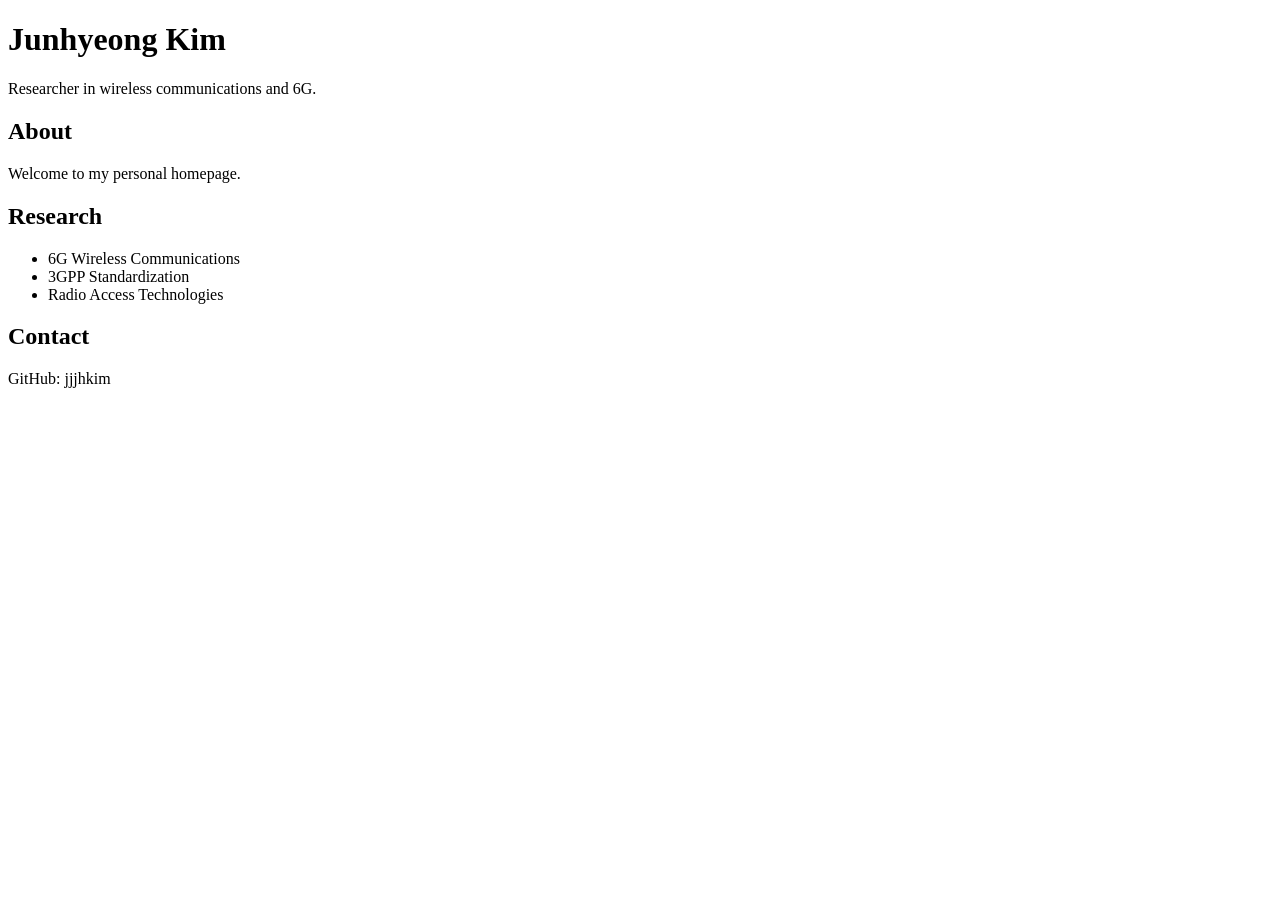
==== index.html @ 30430841 "Create index.html" ====
<!DOCTYPE html>
<html lang="en">
<head>
  <meta charset="UTF-8">
  <meta name="viewport" content="width=device-width, initial-scale=1.0">
  <title>Junhyeong Kim</title>
</head>

<body>
  <h1>Junhyeong Kim</h1>

  <p>
    Researcher in wireless communications and 6G.
  </p>

  <h2>About</h2>
  <p>
    Welcome to my personal homepage.
  </p>

  <h2>Research</h2>
  <ul>
    <li>6G Wireless Communications</li>
    <li>3GPP Standardization</li>
    <li>Radio Access Technologies</li>
  </ul>

  <h2>Contact</h2>
  <p>
    GitHub: jjjhkim
  </p>
</body>
</html>
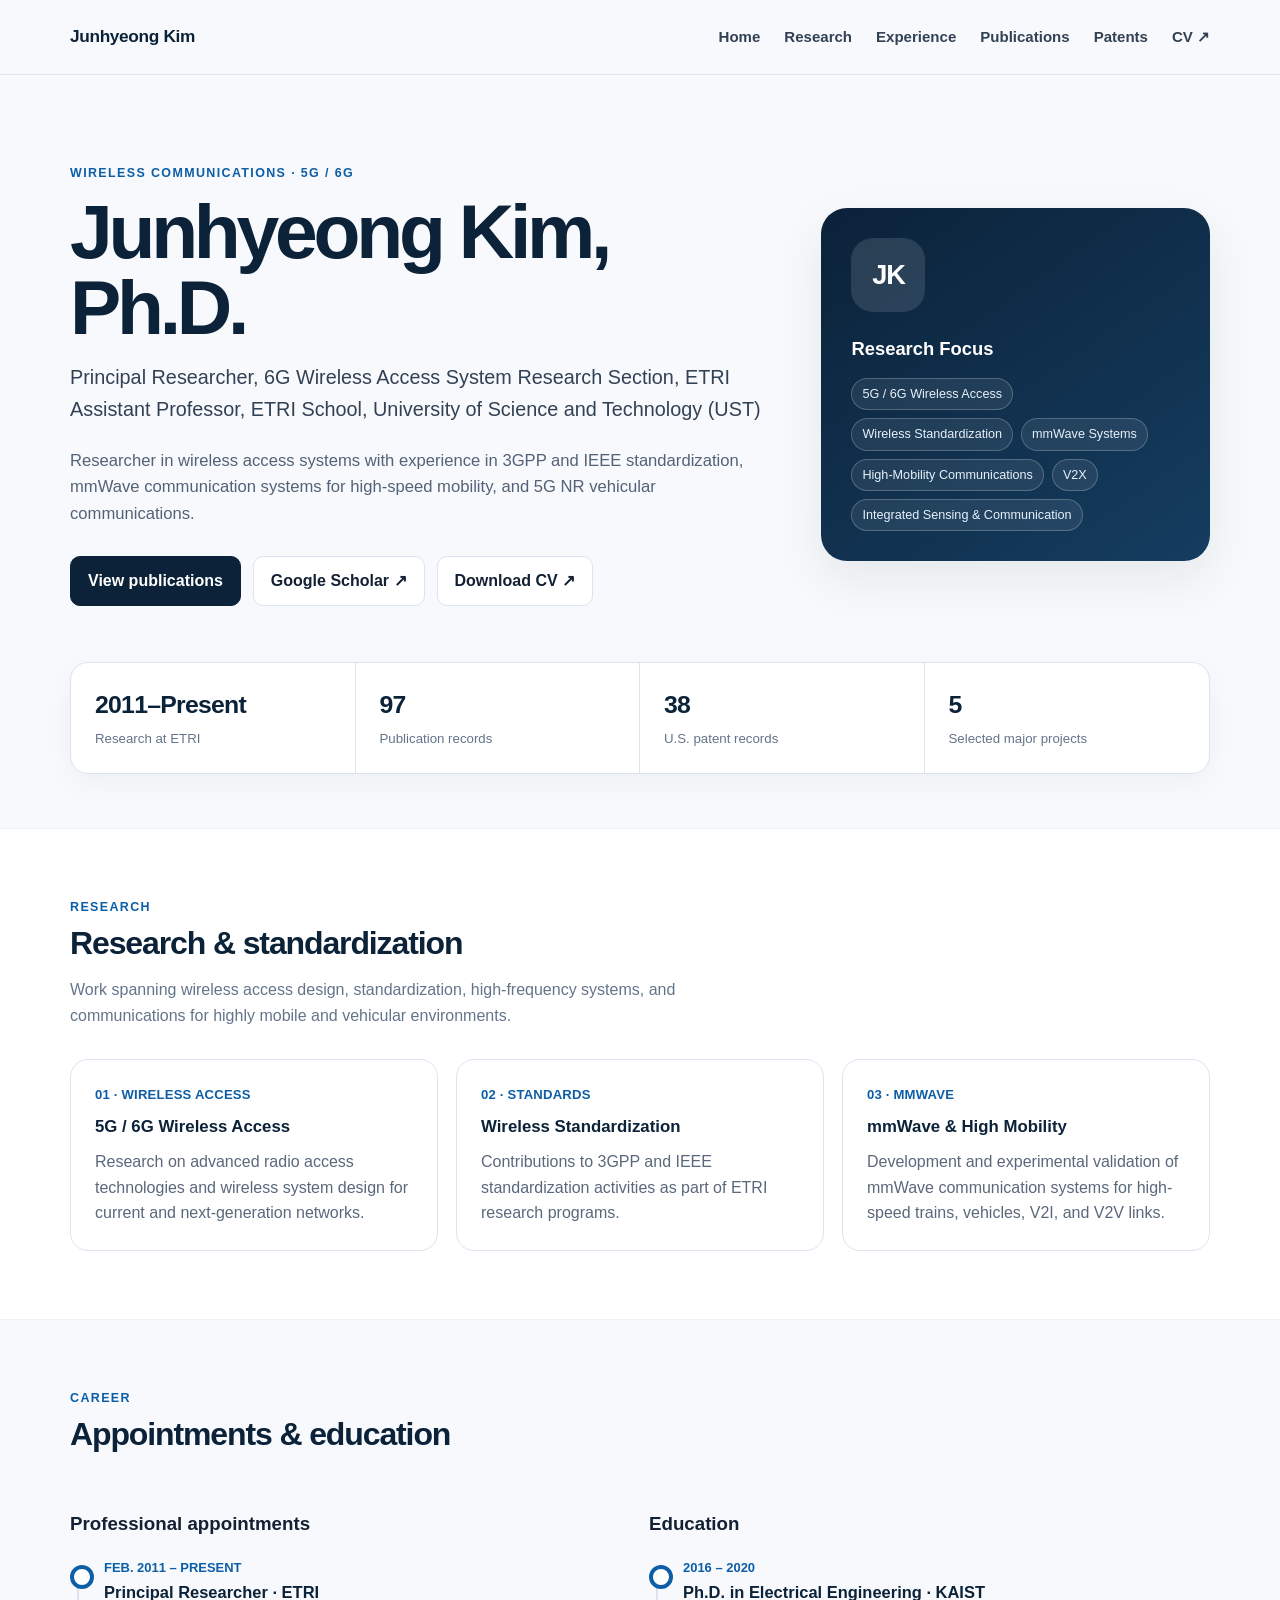
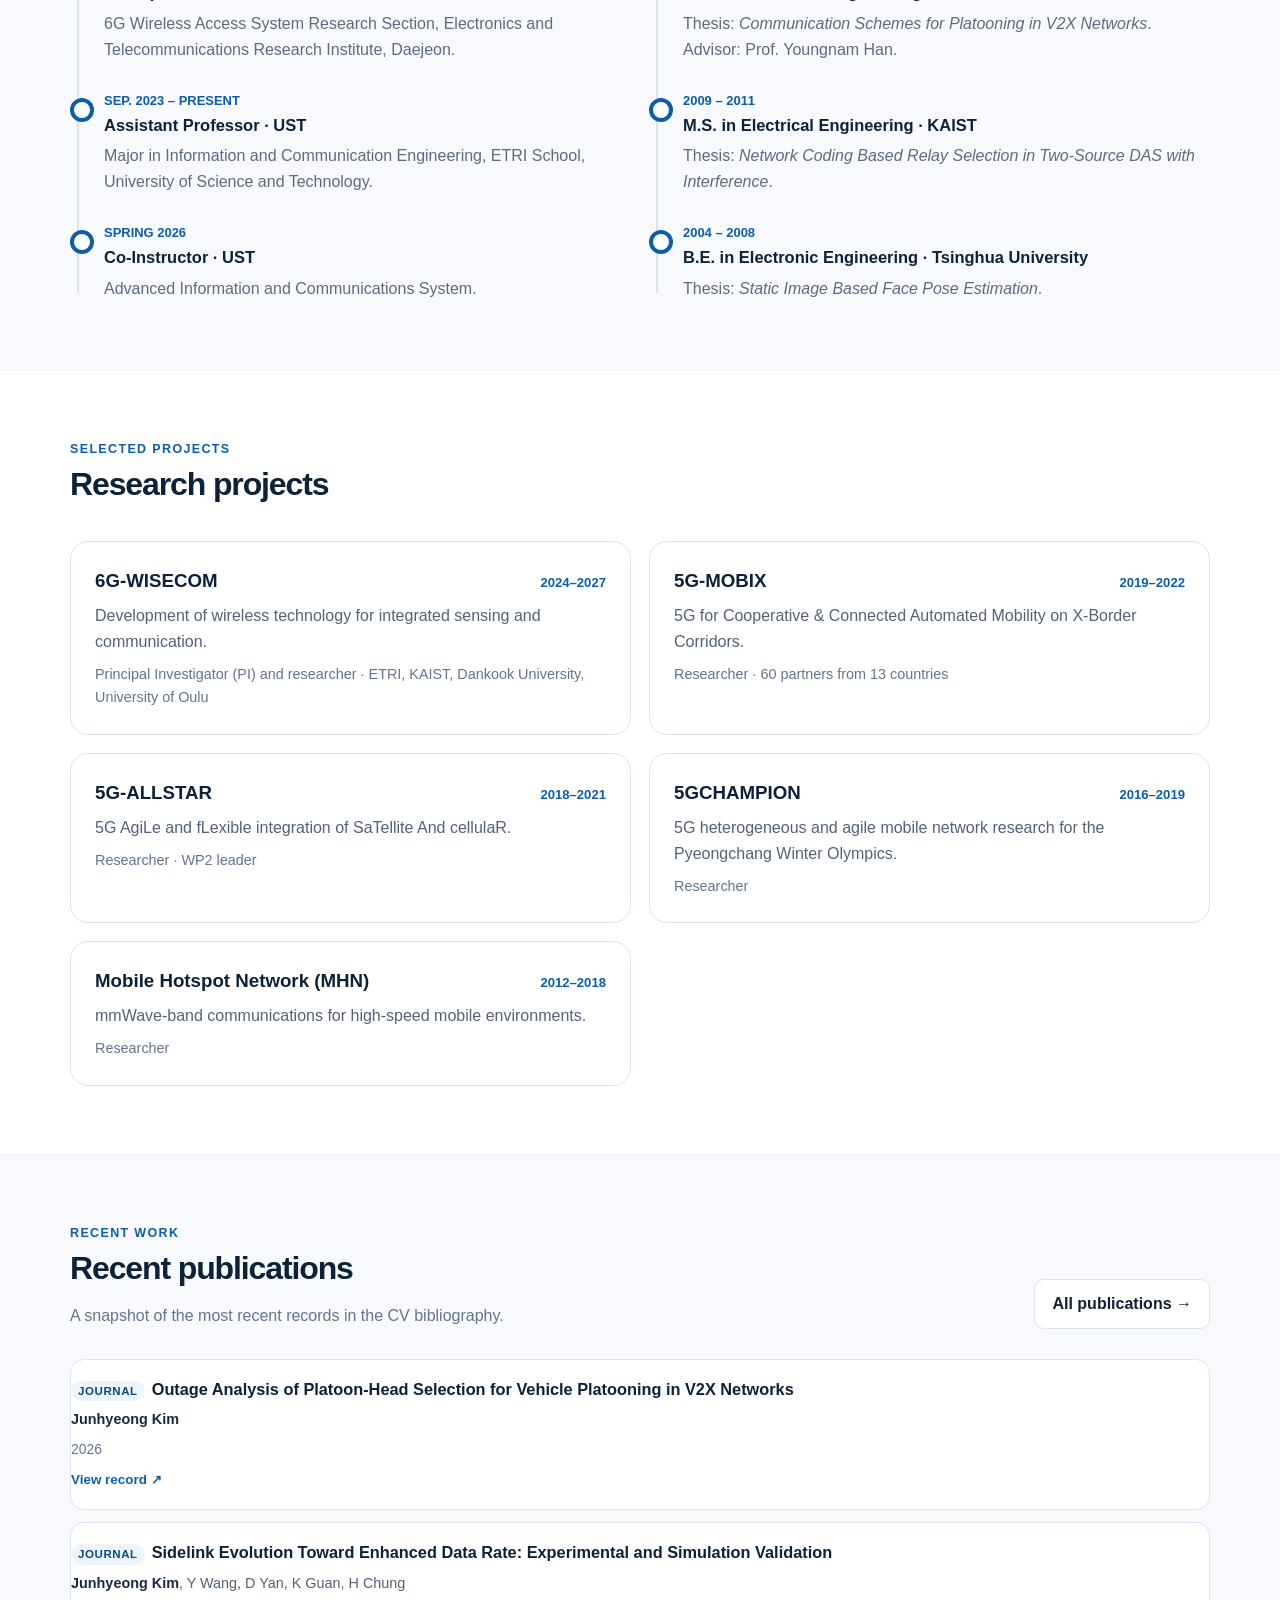
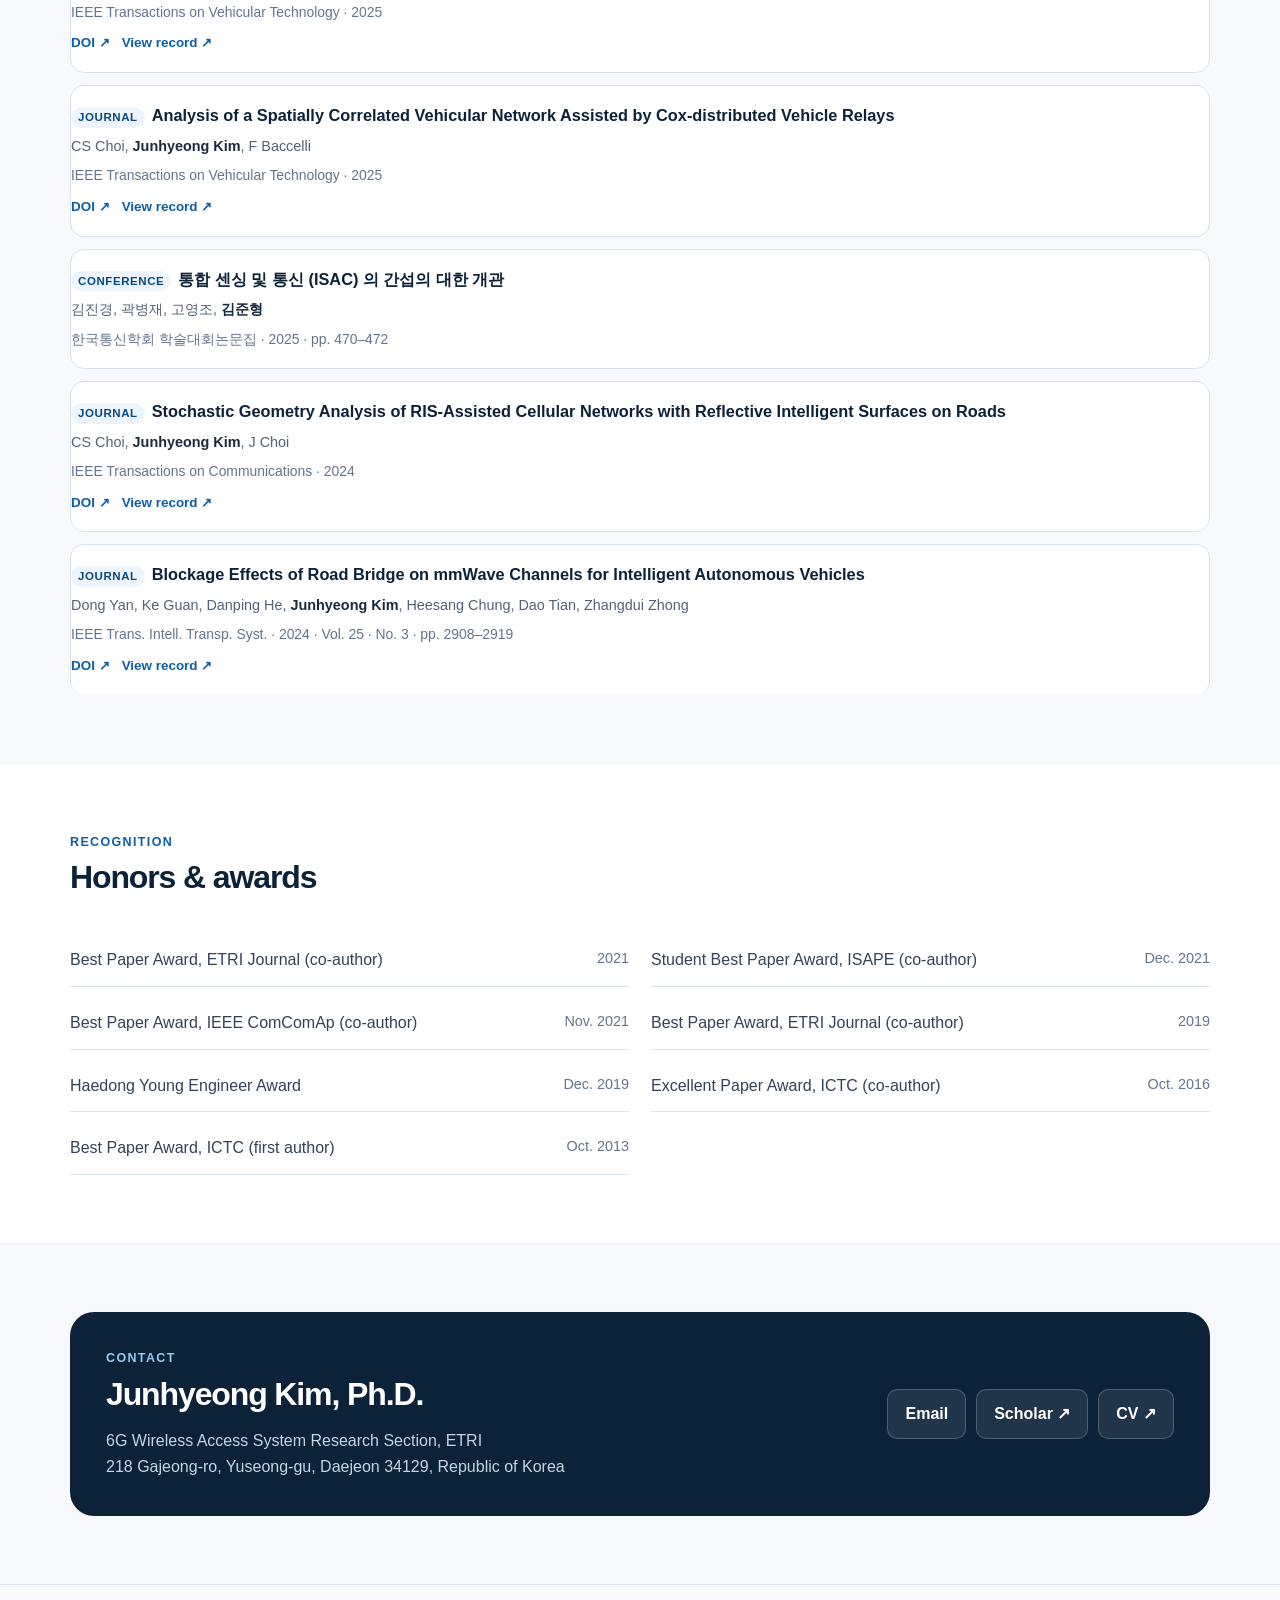
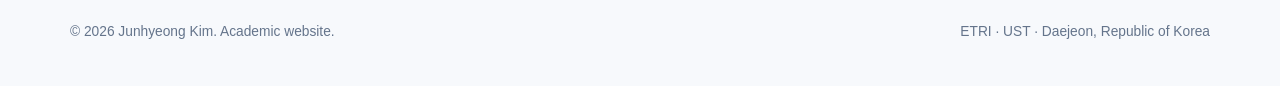
==== commit aca81139: "Add files via upload" ====
--- a/index.html
+++ b/index.html
@@ -1,33 +1,17 @@
-<!DOCTYPE html>
-<html lang="en">
-<head>
-  <meta charset="UTF-8">
-  <meta name="viewport" content="width=device-width, initial-scale=1.0">
-  <title>Junhyeong Kim</title>
-</head>
+<!doctype html><html lang="en"><head><meta charset="utf-8"><meta name="viewport" content="width=device-width,initial-scale=1"><meta name="theme-color" content="#0b2239"><link rel="stylesheet" href="assets/css/style.css"><title>Junhyeong Kim, Ph.D. | Wireless Communications Researcher</title><meta name="description" content="Junhyeong Kim is a Principal Researcher at ETRI and Assistant Professor at UST working on 5G/6G wireless access, standardization, mmWave, high-mobility communications, and V2X."></head><body><header class="site-header"><div class="container nav"><a class="brand" href="index.html">Junhyeong Kim</a><button class="nav-toggle" aria-label="Toggle navigation">☰</button><nav class="nav-links"><a href="index.html">Home</a><a href="index.html#research">Research</a><a href="index.html#experience">Experience</a><a href="publications.html">Publications</a><a href="patents.html">Patents</a><a href="cv/CV_Junhyeong_Kim.pdf" target="_blank">CV ↗</a></nav></div></header>
+<main>
+<section class="hero"><div class="container"><div class="hero-grid"><div><div class="eyebrow">Wireless Communications · 5G / 6G</div><h1>Junhyeong Kim,<br>Ph.D.</h1><p class="hero-subtitle">Principal Researcher, 6G Wireless Access System Research Section, ETRI<br>Assistant Professor, ETRI School, University of Science and Technology (UST)</p><p class="hero-copy">Researcher in wireless access systems with experience in 3GPP and IEEE standardization, mmWave communication systems for high-speed mobility, and 5G NR vehicular communications.</p><div class="button-row"><a class="btn primary" href="publications.html">View publications</a><a class="btn" href="https://scholar.google.com/citations?user=zPgjnxMAAAAJ&hl=ko" target="_blank" rel="noopener">Google Scholar ↗</a><a class="btn" href="cv/CV_Junhyeong_Kim.pdf" target="_blank">Download CV ↗</a></div></div><aside class="profile-panel"><div class="monogram">JK</div><h2>Research Focus</h2><div class="focus-list"><span>5G / 6G Wireless Access</span><span>Wireless Standardization</span><span>mmWave Systems</span><span>High-Mobility Communications</span><span>V2X</span><span>Integrated Sensing & Communication</span></div></aside></div>
+<div class="stats"><div class="stat"><strong>2011–Present</strong><span>Research at ETRI</span></div><div class="stat"><strong>97</strong><span>Publication records</span></div><div class="stat"><strong>38</strong><span>U.S. patent records</span></div><div class="stat"><strong>5</strong><span>Selected major projects</span></div></div></div></section>
 
-<body>
-  <h1>Junhyeong Kim</h1>
+<section class="section alt" id="research"><div class="container"><div class="section-head"><div><div class="eyebrow">Research</div><h2>Research & standardization</h2><p class="section-intro">Work spanning wireless access design, standardization, high-frequency systems, and communications for highly mobile and vehicular environments.</p></div></div><div class="grid-3"><div class="card"><div class="meta">01 · WIRELESS ACCESS</div><h3>5G / 6G Wireless Access</h3><p>Research on advanced radio access technologies and wireless system design for current and next-generation networks.</p></div><div class="card"><div class="meta">02 · STANDARDS</div><h3>Wireless Standardization</h3><p>Contributions to 3GPP and IEEE standardization activities as part of ETRI research programs.</p></div><div class="card"><div class="meta">03 · MMWAVE</div><h3>mmWave & High Mobility</h3><p>Development and experimental validation of mmWave communication systems for high-speed trains, vehicles, V2I, and V2V links.</p></div></div></div></section>
 
-  <p>
-    Researcher in wireless communications and 6G.
-  </p>
+<section class="section" id="experience"><div class="container"><div class="section-head"><div><div class="eyebrow">Career</div><h2>Appointments & education</h2></div></div><div class="grid-2"><div><h3>Professional appointments</h3><div class="timeline"><div class="timeline-item"><div class="when">FEB. 2011 – PRESENT</div><h3>Principal Researcher · ETRI</h3><p>6G Wireless Access System Research Section, Electronics and Telecommunications Research Institute, Daejeon.</p></div><div class="timeline-item"><div class="when">SEP. 2023 – PRESENT</div><h3>Assistant Professor · UST</h3><p>Major in Information and Communication Engineering, ETRI School, University of Science and Technology.</p></div><div class="timeline-item"><div class="when">SPRING 2026</div><h3>Co-Instructor · UST</h3><p>Advanced Information and Communications System.</p></div></div></div><div><h3>Education</h3><div class="timeline"><div class="timeline-item"><div class="when">2016 – 2020</div><h3>Ph.D. in Electrical Engineering · KAIST</h3><p>Thesis: <em>Communication Schemes for Platooning in V2X Networks</em>. Advisor: Prof. Youngnam Han.</p></div><div class="timeline-item"><div class="when">2009 – 2011</div><h3>M.S. in Electrical Engineering · KAIST</h3><p>Thesis: <em>Network Coding Based Relay Selection in Two-Source DAS with Interference</em>.</p></div><div class="timeline-item"><div class="when">2004 – 2008</div><h3>B.E. in Electronic Engineering · Tsinghua University</h3><p>Thesis: <em>Static Image Based Face Pose Estimation</em>.</p></div></div></div></div></div></section>
 
-  <h2>About</h2>
-  <p>
-    Welcome to my personal homepage.
-  </p>
+<section class="section alt" id="projects"><div class="container"><div class="section-head"><div><div class="eyebrow">Selected Projects</div><h2>Research projects</h2></div></div><div class="projects"><article class="project"><div class="project-top"><h3>6G-WISECOM</h3><span class="years">2024–2027</span></div><div class="desc">Development of wireless technology for integrated sensing and communication.</div><div class="role">Principal Investigator (PI) and researcher · ETRI, KAIST, Dankook University, University of Oulu</div></article><article class="project"><div class="project-top"><h3>5G-MOBIX</h3><span class="years">2019–2022</span></div><div class="desc">5G for Cooperative & Connected Automated Mobility on X-Border Corridors.</div><div class="role">Researcher · 60 partners from 13 countries</div></article><article class="project"><div class="project-top"><h3>5G-ALLSTAR</h3><span class="years">2018–2021</span></div><div class="desc">5G AgiLe and fLexible integration of SaTellite And cellulaR.</div><div class="role">Researcher · WP2 leader</div></article><article class="project"><div class="project-top"><h3>5GCHAMPION</h3><span class="years">2016–2019</span></div><div class="desc">5G heterogeneous and agile mobile network research for the Pyeongchang Winter Olympics.</div><div class="role">Researcher</div></article><article class="project"><div class="project-top"><h3>Mobile Hotspot Network (MHN)</h3><span class="years">2012–2018</span></div><div class="desc">mmWave-band communications for high-speed mobile environments.</div><div class="role">Researcher</div></article></div></div></section>
 
-  <h2>Research</h2>
-  <ul>
-    <li>6G Wireless Communications</li>
-    <li>3GPP Standardization</li>
-    <li>Radio Access Technologies</li>
-  </ul>
+<section class="section"><div class="container"><div class="section-head"><div><div class="eyebrow">Recent Work</div><h2>Recent publications</h2><p class="section-intro">A snapshot of the most recent records in the CV bibliography.</p></div><a class="btn" href="publications.html">All publications →</a></div><div class="pub-preview" id="recent-publications"></div></div></section>
 
-  <h2>Contact</h2>
-  <p>
-    GitHub: jjjhkim
-  </p>
-</body>
-</html>
+<section class="section alt"><div class="container"><div class="section-head"><div><div class="eyebrow">Recognition</div><h2>Honors & awards</h2></div></div><div class="awards"><div class="award"><span>Best Paper Award, ETRI Journal (co-author)</span><time>2021</time></div><div class="award"><span>Student Best Paper Award, ISAPE (co-author)</span><time>Dec. 2021</time></div><div class="award"><span>Best Paper Award, IEEE ComComAp (co-author)</span><time>Nov. 2021</time></div><div class="award"><span>Best Paper Award, ETRI Journal (co-author)</span><time>2019</time></div><div class="award"><span>Haedong Young Engineer Award</span><time>Dec. 2019</time></div><div class="award"><span>Excellent Paper Award, ICTC (co-author)</span><time>Oct. 2016</time></div><div class="award"><span>Best Paper Award, ICTC (first author)</span><time>Oct. 2013</time></div></div></div></section>
+
+<section class="section" id="contact"><div class="container"><div class="contact-card"><div><div class="eyebrow" style="color:#9ac9f0">Contact</div><h2>Junhyeong Kim, Ph.D.</h2><p>6G Wireless Access System Research Section, ETRI<br>218 Gajeong-ro, Yuseong-gu, Daejeon 34129, Republic of Korea</p></div><div class="contact-links"><a class="btn" href="mailto:jhkim41jf@etri.re.kr">Email</a><a class="btn" href="https://scholar.google.com/citations?user=zPgjnxMAAAAJ&hl=ko" target="_blank" rel="noopener">Scholar ↗</a><a class="btn" href="cv/CV_Junhyeong_Kim.pdf" target="_blank">CV ↗</a></div></div></div></section>
+</main><footer class="site-footer"><div class="container footer-grid"><div>© 2026 Junhyeong Kim. Academic website.</div><div>ETRI · UST · Daejeon, Republic of Korea</div></div></footer><script src="assets/js/data.js"></script><script src="assets/js/main.js"></script><script src="assets/js/preview.js"></script></body></html>
--- a/assets/css/style.css
+++ b/assets/css/style.css
@@ -0,0 +1,149 @@
+
+:root {
+  --bg: #f7f9fc;
+  --surface: #ffffff;
+  --surface-soft: #eef4fb;
+  --text: #142033;
+  --muted: #64748b;
+  --border: #dbe4ee;
+  --accent: #0d5ea6;
+  --accent-dark: #084a84;
+  --navy: #0b2239;
+  --shadow: 0 18px 50px rgba(20,32,51,.08);
+  --radius: 18px;
+  --max: 1140px;
+}
+* { box-sizing: border-box; }
+html { scroll-behavior: smooth; }
+body {
+  margin: 0;
+  font-family: Inter, ui-sans-serif, -apple-system, BlinkMacSystemFont, "Segoe UI", Roboto, "Noto Sans KR", Arial, sans-serif;
+  color: var(--text);
+  background: var(--bg);
+  line-height: 1.62;
+  -webkit-font-smoothing: antialiased;
+}
+a { color: var(--accent); text-decoration: none; }
+a:hover { color: var(--accent-dark); }
+.container { width: min(var(--max), calc(100% - 40px)); margin: 0 auto; }
+.site-header {
+  position: sticky; top: 0; z-index: 50;
+  background: rgba(247,249,252,.91); backdrop-filter: blur(14px);
+  border-bottom: 1px solid rgba(219,228,238,.9);
+}
+.nav { min-height: 74px; display: flex; align-items: center; justify-content: space-between; gap: 24px; }
+.brand { font-weight: 800; color: var(--navy); letter-spacing: -.02em; font-size: 1.08rem; white-space: nowrap; }
+.nav-links { display: flex; align-items: center; gap: 24px; font-size: .94rem; font-weight: 650; }
+.nav-links a { color: #334155; }
+.nav-links a:hover, .nav-links a.active { color: var(--accent); }
+.nav-toggle { display:none; border:0; background:transparent; font-size:1.55rem; color:var(--navy); cursor:pointer; }
+.hero { padding: 88px 0 54px; }
+.hero-grid { display:grid; grid-template-columns: 1.35fr .75fr; gap: 52px; align-items:center; }
+.eyebrow { color: var(--accent); font-weight: 800; letter-spacing: .11em; text-transform: uppercase; font-size: .78rem; }
+h1 { margin: 10px 0 16px; font-size: clamp(2.7rem, 6vw, 5.1rem); line-height: .99; letter-spacing: -.055em; color: var(--navy); }
+.hero-subtitle { font-size: 1.24rem; color: #334155; margin: 0 0 22px; max-width: 760px; }
+.hero-copy { font-size: 1.04rem; color: #536276; max-width: 760px; margin-bottom: 28px; }
+.button-row { display:flex; flex-wrap:wrap; gap:12px; }
+.btn { display:inline-flex; align-items:center; justify-content:center; gap:8px; padding: 11px 17px; border-radius: 10px; font-weight: 750; border: 1px solid var(--border); background: var(--surface); color: var(--text); }
+.btn.primary { background: var(--navy); color:white; border-color:var(--navy); }
+.btn.primary:hover { background:#123654; color:white; }
+.btn:hover { border-color:#aebed0; }
+.profile-panel { background: linear-gradient(145deg,#0b2239,#153d60); color:white; border-radius: 26px; padding: 30px; box-shadow: var(--shadow); }
+.monogram { width:74px; height:74px; display:grid; place-items:center; border-radius:22px; background:rgba(255,255,255,.12); font-size:1.7rem; font-weight:850; margin-bottom:22px; letter-spacing:-.04em; }
+.profile-panel h2 { color:white; margin:0 0 10px; font-size:1.15rem; }
+.focus-list { display:flex; flex-wrap:wrap; gap:8px; margin-top:14px; }
+.focus-list span { border:1px solid rgba(255,255,255,.22); background:rgba(255,255,255,.08); border-radius:999px; padding:5px 10px; font-size:.79rem; color:#e7f1fb; }
+.stats { margin-top: 56px; display:grid; grid-template-columns:repeat(4,1fr); background:var(--surface); border:1px solid var(--border); border-radius:var(--radius); box-shadow:0 10px 30px rgba(20,32,51,.04); overflow:hidden; }
+.stat { padding:22px 24px; border-right:1px solid var(--border); }
+.stat:last-child { border-right:0; }
+.stat strong { display:block; color:var(--navy); font-size:1.55rem; letter-spacing:-.03em; }
+.stat span { color:var(--muted); font-size:.83rem; }
+.section { padding: 68px 0; }
+.section.alt { background:#fff; border-top:1px solid #edf2f7; border-bottom:1px solid #edf2f7; }
+.section-head { display:flex; align-items:flex-end; justify-content:space-between; gap:20px; margin-bottom:30px; }
+.section h2, .page-hero h1 { color:var(--navy); }
+.section h2 { font-size:2rem; letter-spacing:-.035em; margin:0; }
+.section-intro { color:var(--muted); max-width:700px; margin:8px 0 0; }
+.grid-2 { display:grid; grid-template-columns:repeat(2,1fr); gap:18px; }
+.grid-3 { display:grid; grid-template-columns:repeat(3,1fr); gap:18px; }
+.card { background:var(--surface); border:1px solid var(--border); border-radius:var(--radius); padding:24px; }
+.card h3 { margin:0 0 8px; color:var(--navy); font-size:1.05rem; }
+.card p { margin:0; color:#5a687b; }
+.card .meta { color:var(--accent); font-size:.82rem; font-weight:800; margin-bottom:8px; letter-spacing:.015em; }
+.timeline { position:relative; margin-top:10px; }
+.timeline::before { content:""; position:absolute; left:7px; top:9px; bottom:9px; width:2px; background:var(--border); }
+.timeline-item { position:relative; padding-left:34px; margin:0 0 28px; }
+.timeline-item:last-child { margin-bottom:0; }
+.timeline-item::before { content:""; position:absolute; left:0; top:7px; width:16px; height:16px; background:var(--surface); border:4px solid var(--accent); border-radius:50%; }
+.timeline-item h3 { margin:0 0 3px; color:var(--navy); font-size:1.03rem; }
+.timeline-item .when { color:var(--accent); font-weight:800; font-size:.81rem; }
+.timeline-item p { margin:5px 0 0; color:#5d6b7e; }
+.projects { display:grid; grid-template-columns:repeat(2,1fr); gap:18px; }
+.project { padding:24px; background:var(--surface); border:1px solid var(--border); border-radius:var(--radius); }
+.project-top { display:flex; justify-content:space-between; gap:20px; align-items:baseline; }
+.project h3 { margin:0; color:var(--navy); }
+.project .years { color:var(--accent); font-size:.82rem; font-weight:800; white-space:nowrap; }
+.project .desc { color:#536276; margin:7px 0 8px; }
+.project .role { color:var(--muted); font-size:.9rem; }
+.awards { display:grid; grid-template-columns:repeat(2,1fr); gap:10px 22px; }
+.award { display:flex; justify-content:space-between; gap:18px; padding:13px 0; border-bottom:1px solid var(--border); }
+.award span:first-child { color:#344256; }
+.award time { color:var(--muted); white-space:nowrap; font-size:.9rem; }
+.pub-preview { display:grid; gap:12px; }
+.pub-preview .publication-item { padding:18px 0; border-bottom:1px solid var(--border); }
+.pub-preview .publication-item:last-child { border-bottom:0; }
+.contact-card { background:var(--navy); color:#e8f1f8; border-radius:24px; padding:36px; display:grid; grid-template-columns:1.3fr .7fr; gap:30px; align-items:center; }
+.contact-card h2 { color:white; margin:0 0 8px; }
+.contact-card p { color:#c5d5e2; margin:0; }
+.contact-links { display:flex; justify-content:flex-end; flex-wrap:wrap; gap:10px; }
+.contact-links .btn { background:rgba(255,255,255,.09); border-color:rgba(255,255,255,.2); color:white; }
+.page-hero { padding:70px 0 30px; }
+.page-hero h1 { font-size:clamp(2.35rem,5vw,4.1rem); margin:7px 0 10px; letter-spacing:-.05em; }
+.page-hero p { color:var(--muted); max-width:760px; margin:0; }
+.toolbar { display:flex; flex-wrap:wrap; gap:10px; padding:18px; background:var(--surface); border:1px solid var(--border); border-radius:14px; margin:22px 0 28px; position:sticky; top:87px; z-index:20; box-shadow:0 8px 25px rgba(20,32,51,.05); }
+.search { flex:1 1 300px; min-width:0; padding:11px 12px; border:1px solid #cbd7e4; border-radius:9px; font:inherit; color:var(--text); background:white; }
+.filter { border:1px solid #cbd7e4; border-radius:9px; padding:10px 12px; background:white; font:inherit; color:#334155; }
+.filter.active { background:var(--navy); color:white; border-color:var(--navy); }
+.results-meta { color:var(--muted); font-size:.9rem; margin-bottom:16px; }
+.publication-list { display:grid; gap:12px; padding-bottom:70px; }
+.publication-item { background:var(--surface); border:1px solid var(--border); border-radius:14px; padding:20px 22px; }
+.publication-item h3 { margin:0 0 7px; color:var(--navy); font-size:1.02rem; line-height:1.45; }
+.publication-item .authors { color:#536276; font-size:.9rem; margin-bottom:6px; }
+.publication-item .authors strong { color:#192a3d; }
+.publication-item .venue { color:#64748b; font-size:.87rem; }
+.publication-item .tag { display:inline-block; margin-right:7px; padding:2px 7px; border-radius:999px; background:var(--surface-soft); color:var(--accent-dark); font-size:.72rem; font-weight:800; text-transform:uppercase; letter-spacing:.05em; }
+.publication-item .links { margin-top:9px; display:flex; gap:12px; font-size:.84rem; font-weight:750; }
+.year-heading { font-size:1.35rem; color:var(--navy); margin:26px 0 4px; letter-spacing:-.025em; }
+.empty { padding:50px 20px; text-align:center; color:var(--muted); background:var(--surface); border:1px dashed #b9c8d8; border-radius:14px; }
+.site-footer { padding:36px 0 42px; border-top:1px solid var(--border); color:var(--muted); font-size:.86rem; }
+.footer-grid { display:flex; justify-content:space-between; gap:24px; align-items:center; }
+.small { font-size:.86rem; color:var(--muted); }
+@media (max-width: 900px) {
+  .hero-grid, .contact-card { grid-template-columns:1fr; }
+  .stats { grid-template-columns:repeat(2,1fr); }
+  .stat:nth-child(2) { border-right:0; }
+  .stat:nth-child(-n+2) { border-bottom:1px solid var(--border); }
+  .grid-3 { grid-template-columns:1fr; }
+  .projects, .grid-2, .awards { grid-template-columns:1fr; }
+  .contact-links { justify-content:flex-start; }
+}
+@media (max-width: 720px) {
+  .container { width:min(100% - 28px,var(--max)); }
+  .nav-toggle { display:block; }
+  .nav-links { display:none; position:absolute; top:74px; left:0; right:0; padding:18px 24px; background:#f7f9fc; border-bottom:1px solid var(--border); flex-direction:column; align-items:flex-start; gap:13px; }
+  .nav-links.open { display:flex; }
+  .hero { padding-top:56px; }
+  h1 { font-size:3rem; }
+  .stats { grid-template-columns:1fr 1fr; }
+  .stat { padding:18px; }
+  .toolbar { top:82px; }
+  .section { padding:52px 0; }
+  .section-head { align-items:flex-start; flex-direction:column; }
+  .project-top, .award { align-items:flex-start; }
+  .footer-grid { flex-direction:column; align-items:flex-start; }
+}
+@media print {
+  .site-header,.toolbar,.site-footer,.button-row { display:none !important; }
+  body { background:white; }
+  .publication-item { break-inside:avoid; }
+}
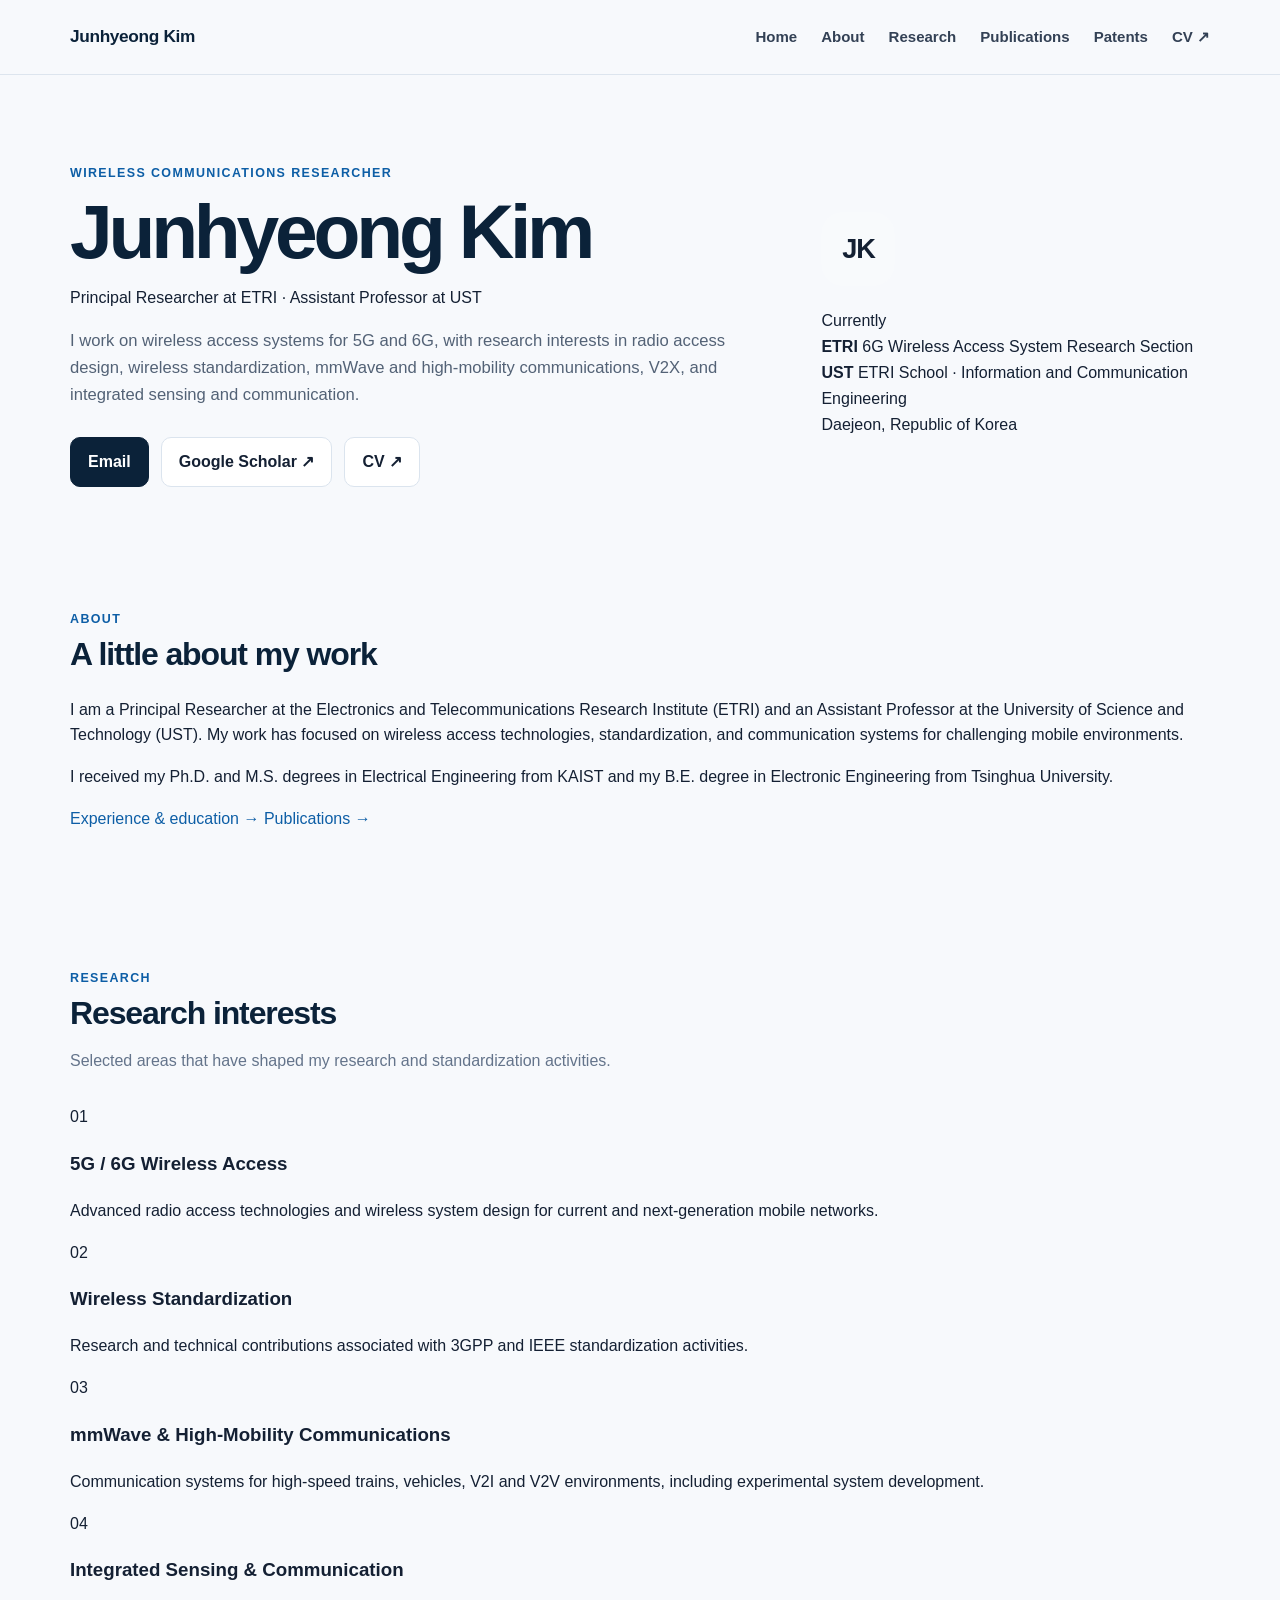
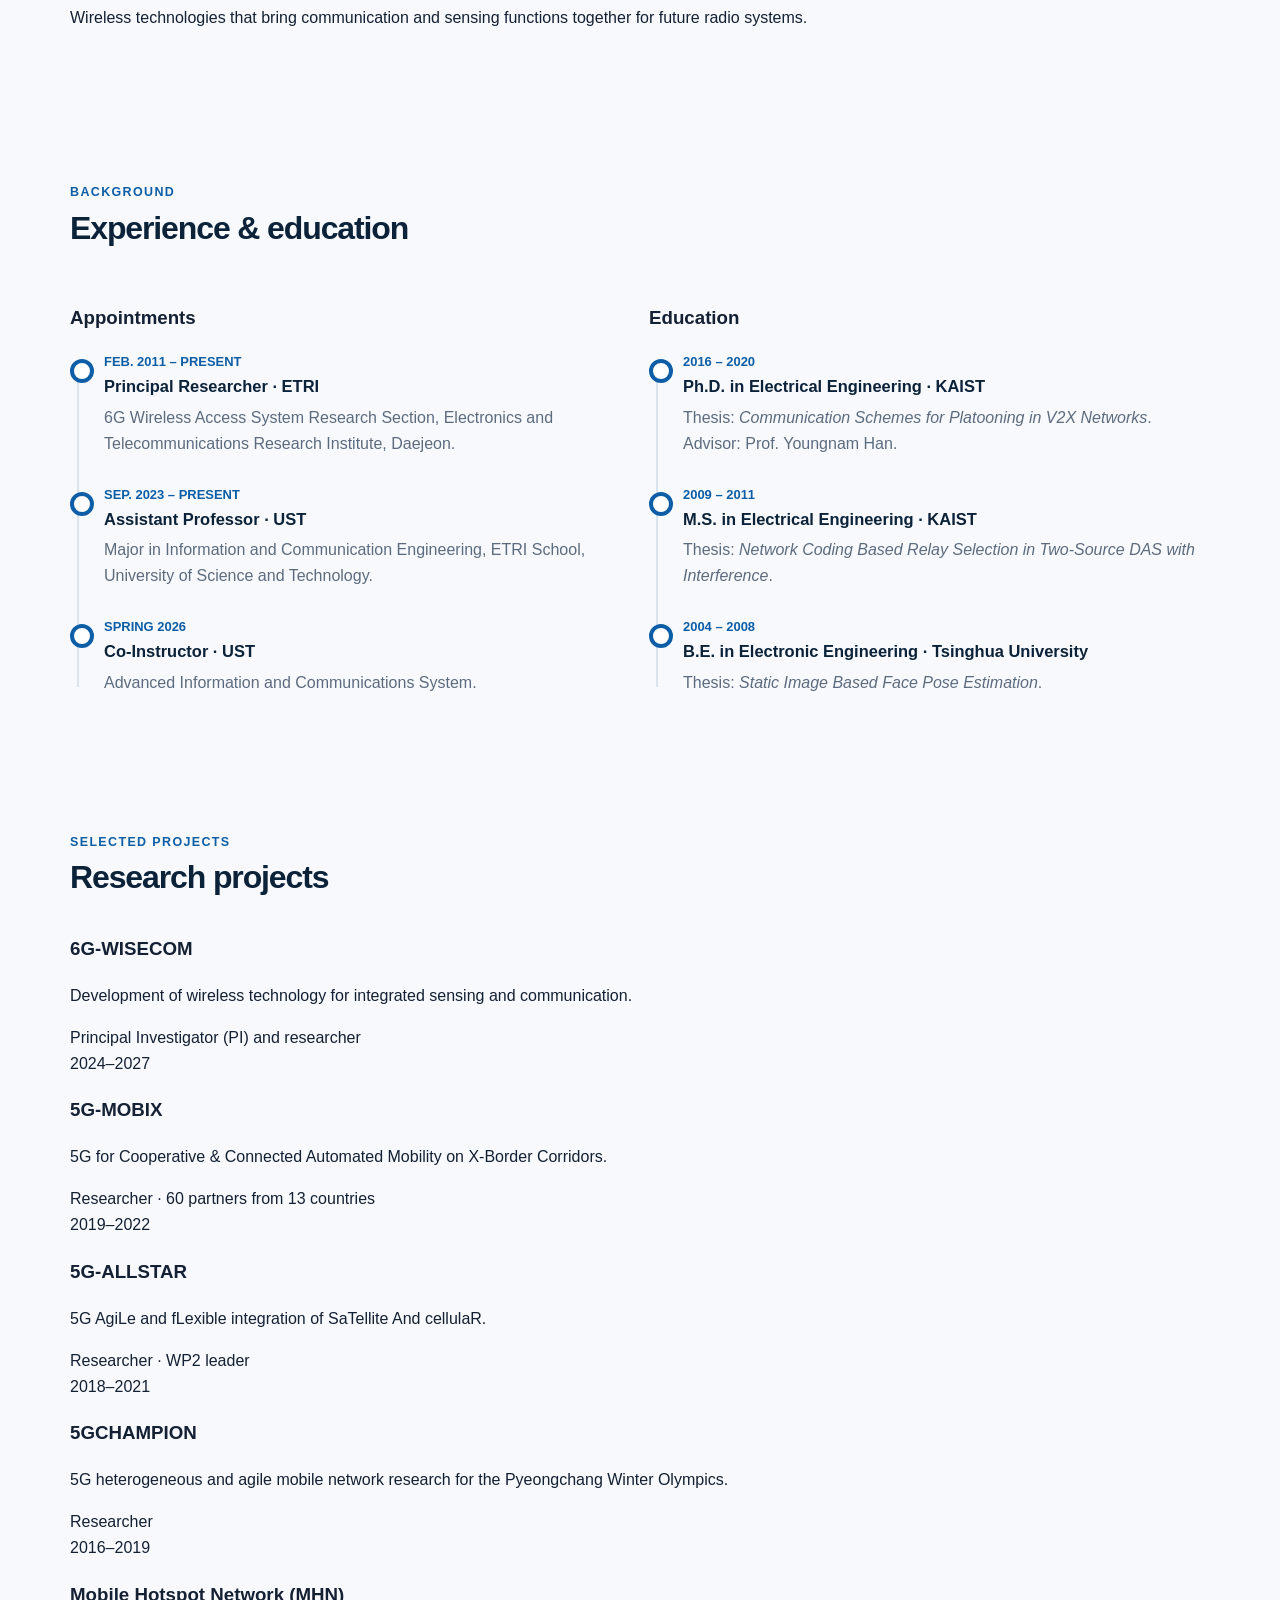
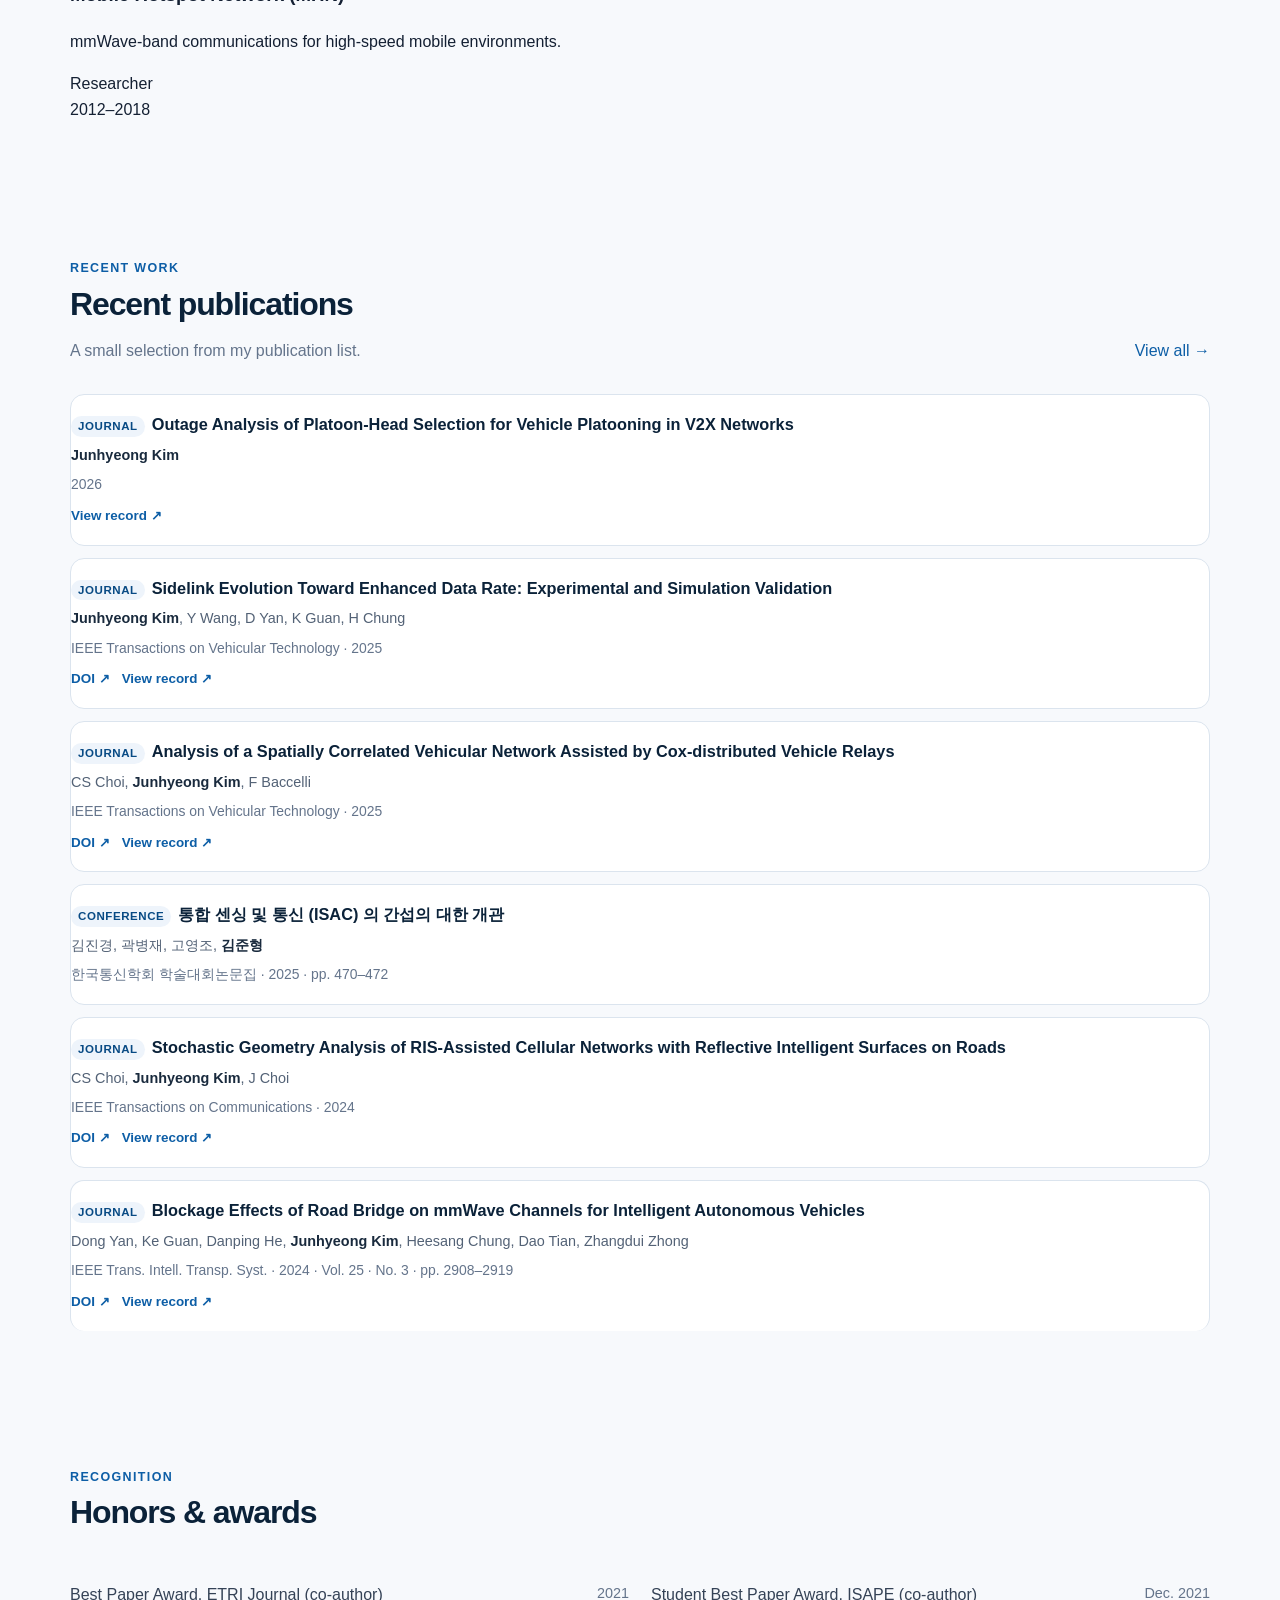
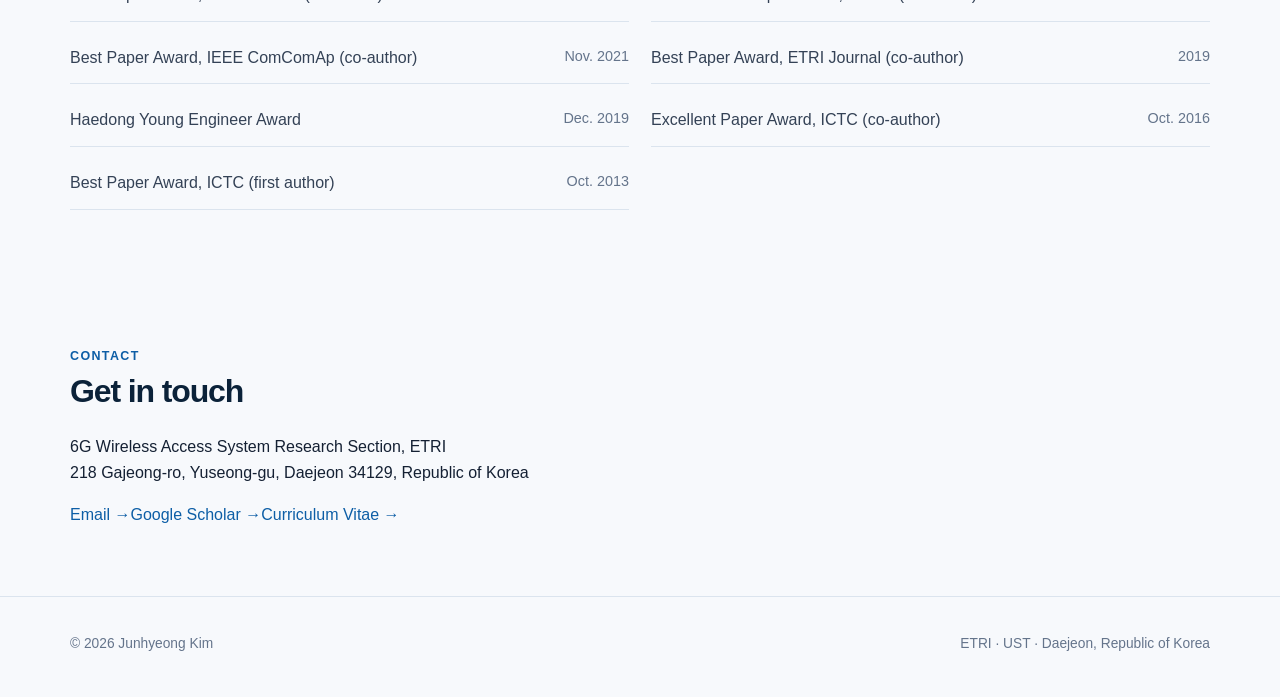
==== commit 5c623130: "Add files via upload" ====
--- a/index.html
+++ b/index.html
@@ -1,17 +1,180 @@
-<!doctype html><html lang="en"><head><meta charset="utf-8"><meta name="viewport" content="width=device-width,initial-scale=1"><meta name="theme-color" content="#0b2239"><link rel="stylesheet" href="assets/css/style.css"><title>Junhyeong Kim, Ph.D. | Wireless Communications Researcher</title><meta name="description" content="Junhyeong Kim is a Principal Researcher at ETRI and Assistant Professor at UST working on 5G/6G wireless access, standardization, mmWave, high-mobility communications, and V2X."></head><body><header class="site-header"><div class="container nav"><a class="brand" href="index.html">Junhyeong Kim</a><button class="nav-toggle" aria-label="Toggle navigation">☰</button><nav class="nav-links"><a href="index.html">Home</a><a href="index.html#research">Research</a><a href="index.html#experience">Experience</a><a href="publications.html">Publications</a><a href="patents.html">Patents</a><a href="cv/CV_Junhyeong_Kim.pdf" target="_blank">CV ↗</a></nav></div></header>
+<!doctype html>
+<html lang="en">
+<head>
+  <meta charset="utf-8">
+  <meta name="viewport" content="width=device-width,initial-scale=1">
+  <meta name="theme-color" content="#f8f8f6">
+  <link rel="stylesheet" href="assets/css/style.css">
+  <title>Junhyeong Kim | Wireless Communications Researcher</title>
+  <meta name="description" content="Personal academic website of Junhyeong Kim, Principal Researcher at ETRI and Assistant Professor at UST, working on 5G/6G wireless access and standardization.">
+</head>
+<body>
+<header class="site-header">
+  <div class="container nav">
+    <a class="brand" href="index.html">Junhyeong Kim</a>
+    <button class="nav-toggle" aria-label="Toggle navigation">☰</button>
+    <nav class="nav-links">
+      <a href="index.html">Home</a>
+      <a href="#about">About</a>
+      <a href="#research">Research</a>
+      <a href="publications.html">Publications</a>
+      <a href="patents.html">Patents</a>
+      <a href="cv/CV_Junhyeong_Kim.pdf" target="_blank">CV ↗</a>
+    </nav>
+  </div>
+</header>
+
 <main>
-<section class="hero"><div class="container"><div class="hero-grid"><div><div class="eyebrow">Wireless Communications · 5G / 6G</div><h1>Junhyeong Kim,<br>Ph.D.</h1><p class="hero-subtitle">Principal Researcher, 6G Wireless Access System Research Section, ETRI<br>Assistant Professor, ETRI School, University of Science and Technology (UST)</p><p class="hero-copy">Researcher in wireless access systems with experience in 3GPP and IEEE standardization, mmWave communication systems for high-speed mobility, and 5G NR vehicular communications.</p><div class="button-row"><a class="btn primary" href="publications.html">View publications</a><a class="btn" href="https://scholar.google.com/citations?user=zPgjnxMAAAAJ&hl=ko" target="_blank" rel="noopener">Google Scholar ↗</a><a class="btn" href="cv/CV_Junhyeong_Kim.pdf" target="_blank">Download CV ↗</a></div></div><aside class="profile-panel"><div class="monogram">JK</div><h2>Research Focus</h2><div class="focus-list"><span>5G / 6G Wireless Access</span><span>Wireless Standardization</span><span>mmWave Systems</span><span>High-Mobility Communications</span><span>V2X</span><span>Integrated Sensing & Communication</span></div></aside></div>
-<div class="stats"><div class="stat"><strong>2011–Present</strong><span>Research at ETRI</span></div><div class="stat"><strong>97</strong><span>Publication records</span></div><div class="stat"><strong>38</strong><span>U.S. patent records</span></div><div class="stat"><strong>5</strong><span>Selected major projects</span></div></div></div></section>
+<section class="hero">
+  <div class="container hero-grid">
+    <div class="hero-main">
+      <div class="eyebrow">Wireless communications researcher</div>
+      <h1>Junhyeong Kim</h1>
+      <p class="hero-role">Principal Researcher at ETRI <span>·</span> Assistant Professor at UST</p>
+      <p class="hero-copy">I work on wireless access systems for 5G and 6G, with research interests in radio access design, wireless standardization, mmWave and high-mobility communications, V2X, and integrated sensing and communication.</p>
+      <div class="button-row">
+        <a class="btn primary" href="mailto:jhkim41jf@etri.re.kr">Email</a>
+        <a class="btn" href="https://scholar.google.com/citations?user=zPgjnxMAAAAJ&hl=ko" target="_blank" rel="noopener">Google Scholar ↗</a>
+        <a class="btn" href="cv/CV_Junhyeong_Kim.pdf" target="_blank">CV ↗</a>
+      </div>
+    </div>
 
-<section class="section alt" id="research"><div class="container"><div class="section-head"><div><div class="eyebrow">Research</div><h2>Research & standardization</h2><p class="section-intro">Work spanning wireless access design, standardization, high-frequency systems, and communications for highly mobile and vehicular environments.</p></div></div><div class="grid-3"><div class="card"><div class="meta">01 · WIRELESS ACCESS</div><h3>5G / 6G Wireless Access</h3><p>Research on advanced radio access technologies and wireless system design for current and next-generation networks.</p></div><div class="card"><div class="meta">02 · STANDARDS</div><h3>Wireless Standardization</h3><p>Contributions to 3GPP and IEEE standardization activities as part of ETRI research programs.</p></div><div class="card"><div class="meta">03 · MMWAVE</div><h3>mmWave & High Mobility</h3><p>Development and experimental validation of mmWave communication systems for high-speed trains, vehicles, V2I, and V2V links.</p></div></div></div></section>
+    <aside class="personal-card" aria-label="Current appointments">
+      <div class="monogram">JK</div>
+      <div class="personal-card-label">Currently</div>
+      <div class="current-role">
+        <strong>ETRI</strong>
+        <span>6G Wireless Access System Research Section</span>
+      </div>
+      <div class="current-role">
+        <strong>UST</strong>
+        <span>ETRI School · Information and Communication Engineering</span>
+      </div>
+      <div class="personal-meta">Daejeon, Republic of Korea</div>
+    </aside>
+  </div>
+</section>
 
-<section class="section" id="experience"><div class="container"><div class="section-head"><div><div class="eyebrow">Career</div><h2>Appointments & education</h2></div></div><div class="grid-2"><div><h3>Professional appointments</h3><div class="timeline"><div class="timeline-item"><div class="when">FEB. 2011 – PRESENT</div><h3>Principal Researcher · ETRI</h3><p>6G Wireless Access System Research Section, Electronics and Telecommunications Research Institute, Daejeon.</p></div><div class="timeline-item"><div class="when">SEP. 2023 – PRESENT</div><h3>Assistant Professor · UST</h3><p>Major in Information and Communication Engineering, ETRI School, University of Science and Technology.</p></div><div class="timeline-item"><div class="when">SPRING 2026</div><h3>Co-Instructor · UST</h3><p>Advanced Information and Communications System.</p></div></div></div><div><h3>Education</h3><div class="timeline"><div class="timeline-item"><div class="when">2016 – 2020</div><h3>Ph.D. in Electrical Engineering · KAIST</h3><p>Thesis: <em>Communication Schemes for Platooning in V2X Networks</em>. Advisor: Prof. Youngnam Han.</p></div><div class="timeline-item"><div class="when">2009 – 2011</div><h3>M.S. in Electrical Engineering · KAIST</h3><p>Thesis: <em>Network Coding Based Relay Selection in Two-Source DAS with Interference</em>.</p></div><div class="timeline-item"><div class="when">2004 – 2008</div><h3>B.E. in Electronic Engineering · Tsinghua University</h3><p>Thesis: <em>Static Image Based Face Pose Estimation</em>.</p></div></div></div></div></div></section>
+<section class="section" id="about">
+  <div class="container narrow-grid">
+    <div>
+      <div class="eyebrow">About</div>
+      <h2>A little about my work</h2>
+    </div>
+    <div class="prose">
+      <p>I am a Principal Researcher at the Electronics and Telecommunications Research Institute (ETRI) and an Assistant Professor at the University of Science and Technology (UST). My work has focused on wireless access technologies, standardization, and communication systems for challenging mobile environments.</p>
+      <p>I received my Ph.D. and M.S. degrees in Electrical Engineering from KAIST and my B.E. degree in Electronic Engineering from Tsinghua University.</p>
+      <div class="text-links">
+        <a href="#experience">Experience & education →</a>
+        <a href="publications.html">Publications →</a>
+      </div>
+    </div>
+  </div>
+</section>
 
-<section class="section alt" id="projects"><div class="container"><div class="section-head"><div><div class="eyebrow">Selected Projects</div><h2>Research projects</h2></div></div><div class="projects"><article class="project"><div class="project-top"><h3>6G-WISECOM</h3><span class="years">2024–2027</span></div><div class="desc">Development of wireless technology for integrated sensing and communication.</div><div class="role">Principal Investigator (PI) and researcher · ETRI, KAIST, Dankook University, University of Oulu</div></article><article class="project"><div class="project-top"><h3>5G-MOBIX</h3><span class="years">2019–2022</span></div><div class="desc">5G for Cooperative & Connected Automated Mobility on X-Border Corridors.</div><div class="role">Researcher · 60 partners from 13 countries</div></article><article class="project"><div class="project-top"><h3>5G-ALLSTAR</h3><span class="years">2018–2021</span></div><div class="desc">5G AgiLe and fLexible integration of SaTellite And cellulaR.</div><div class="role">Researcher · WP2 leader</div></article><article class="project"><div class="project-top"><h3>5GCHAMPION</h3><span class="years">2016–2019</span></div><div class="desc">5G heterogeneous and agile mobile network research for the Pyeongchang Winter Olympics.</div><div class="role">Researcher</div></article><article class="project"><div class="project-top"><h3>Mobile Hotspot Network (MHN)</h3><span class="years">2012–2018</span></div><div class="desc">mmWave-band communications for high-speed mobile environments.</div><div class="role">Researcher</div></article></div></div></section>
+<section class="section soft" id="research">
+  <div class="container">
+    <div class="section-head simple-head">
+      <div>
+        <div class="eyebrow">Research</div>
+        <h2>Research interests</h2>
+        <p class="section-intro">Selected areas that have shaped my research and standardization activities.</p>
+      </div>
+    </div>
+    <div class="research-list">
+      <article class="research-item">
+        <span class="research-index">01</span>
+        <div><h3>5G / 6G Wireless Access</h3><p>Advanced radio access technologies and wireless system design for current and next-generation mobile networks.</p></div>
+      </article>
+      <article class="research-item">
+        <span class="research-index">02</span>
+        <div><h3>Wireless Standardization</h3><p>Research and technical contributions associated with 3GPP and IEEE standardization activities.</p></div>
+      </article>
+      <article class="research-item">
+        <span class="research-index">03</span>
+        <div><h3>mmWave & High-Mobility Communications</h3><p>Communication systems for high-speed trains, vehicles, V2I and V2V environments, including experimental system development.</p></div>
+      </article>
+      <article class="research-item">
+        <span class="research-index">04</span>
+        <div><h3>Integrated Sensing & Communication</h3><p>Wireless technologies that bring communication and sensing functions together for future radio systems.</p></div>
+      </article>
+    </div>
+  </div>
+</section>
 
-<section class="section"><div class="container"><div class="section-head"><div><div class="eyebrow">Recent Work</div><h2>Recent publications</h2><p class="section-intro">A snapshot of the most recent records in the CV bibliography.</p></div><a class="btn" href="publications.html">All publications →</a></div><div class="pub-preview" id="recent-publications"></div></div></section>
+<section class="section" id="experience">
+  <div class="container">
+    <div class="section-head simple-head">
+      <div><div class="eyebrow">Background</div><h2>Experience & education</h2></div>
+    </div>
+    <div class="grid-2 personal-columns">
+      <div>
+        <h3 class="column-title">Appointments</h3>
+        <div class="timeline">
+          <div class="timeline-item"><div class="when">FEB. 2011 – PRESENT</div><h3>Principal Researcher · ETRI</h3><p>6G Wireless Access System Research Section, Electronics and Telecommunications Research Institute, Daejeon.</p></div>
+          <div class="timeline-item"><div class="when">SEP. 2023 – PRESENT</div><h3>Assistant Professor · UST</h3><p>Major in Information and Communication Engineering, ETRI School, University of Science and Technology.</p></div>
+          <div class="timeline-item"><div class="when">SPRING 2026</div><h3>Co-Instructor · UST</h3><p>Advanced Information and Communications System.</p></div>
+        </div>
+      </div>
+      <div>
+        <h3 class="column-title">Education</h3>
+        <div class="timeline">
+          <div class="timeline-item"><div class="when">2016 – 2020</div><h3>Ph.D. in Electrical Engineering · KAIST</h3><p>Thesis: <em>Communication Schemes for Platooning in V2X Networks</em>. Advisor: Prof. Youngnam Han.</p></div>
+          <div class="timeline-item"><div class="when">2009 – 2011</div><h3>M.S. in Electrical Engineering · KAIST</h3><p>Thesis: <em>Network Coding Based Relay Selection in Two-Source DAS with Interference</em>.</p></div>
+          <div class="timeline-item"><div class="when">2004 – 2008</div><h3>B.E. in Electronic Engineering · Tsinghua University</h3><p>Thesis: <em>Static Image Based Face Pose Estimation</em>.</p></div>
+        </div>
+      </div>
+    </div>
+  </div>
+</section>
 
-<section class="section alt"><div class="container"><div class="section-head"><div><div class="eyebrow">Recognition</div><h2>Honors & awards</h2></div></div><div class="awards"><div class="award"><span>Best Paper Award, ETRI Journal (co-author)</span><time>2021</time></div><div class="award"><span>Student Best Paper Award, ISAPE (co-author)</span><time>Dec. 2021</time></div><div class="award"><span>Best Paper Award, IEEE ComComAp (co-author)</span><time>Nov. 2021</time></div><div class="award"><span>Best Paper Award, ETRI Journal (co-author)</span><time>2019</time></div><div class="award"><span>Haedong Young Engineer Award</span><time>Dec. 2019</time></div><div class="award"><span>Excellent Paper Award, ICTC (co-author)</span><time>Oct. 2016</time></div><div class="award"><span>Best Paper Award, ICTC (first author)</span><time>Oct. 2013</time></div></div></div></section>
+<section class="section soft" id="projects">
+  <div class="container">
+    <div class="section-head simple-head"><div><div class="eyebrow">Selected Projects</div><h2>Research projects</h2></div></div>
+    <div class="project-list">
+      <article class="project-row"><div><h3>6G-WISECOM</h3><p>Development of wireless technology for integrated sensing and communication.</p><span>Principal Investigator (PI) and researcher</span></div><time>2024–2027</time></article>
+      <article class="project-row"><div><h3>5G-MOBIX</h3><p>5G for Cooperative & Connected Automated Mobility on X-Border Corridors.</p><span>Researcher · 60 partners from 13 countries</span></div><time>2019–2022</time></article>
+      <article class="project-row"><div><h3>5G-ALLSTAR</h3><p>5G AgiLe and fLexible integration of SaTellite And cellulaR.</p><span>Researcher · WP2 leader</span></div><time>2018–2021</time></article>
+      <article class="project-row"><div><h3>5GCHAMPION</h3><p>5G heterogeneous and agile mobile network research for the Pyeongchang Winter Olympics.</p><span>Researcher</span></div><time>2016–2019</time></article>
+      <article class="project-row"><div><h3>Mobile Hotspot Network (MHN)</h3><p>mmWave-band communications for high-speed mobile environments.</p><span>Researcher</span></div><time>2012–2018</time></article>
+    </div>
+  </div>
+</section>
 
-<section class="section" id="contact"><div class="container"><div class="contact-card"><div><div class="eyebrow" style="color:#9ac9f0">Contact</div><h2>Junhyeong Kim, Ph.D.</h2><p>6G Wireless Access System Research Section, ETRI<br>218 Gajeong-ro, Yuseong-gu, Daejeon 34129, Republic of Korea</p></div><div class="contact-links"><a class="btn" href="mailto:jhkim41jf@etri.re.kr">Email</a><a class="btn" href="https://scholar.google.com/citations?user=zPgjnxMAAAAJ&hl=ko" target="_blank" rel="noopener">Scholar ↗</a><a class="btn" href="cv/CV_Junhyeong_Kim.pdf" target="_blank">CV ↗</a></div></div></div></section>
-</main><footer class="site-footer"><div class="container footer-grid"><div>© 2026 Junhyeong Kim. Academic website.</div><div>ETRI · UST · Daejeon, Republic of Korea</div></div></footer><script src="assets/js/data.js"></script><script src="assets/js/main.js"></script><script src="assets/js/preview.js"></script></body></html>+<section class="section">
+  <div class="container">
+    <div class="section-head">
+      <div><div class="eyebrow">Recent Work</div><h2>Recent publications</h2><p class="section-intro">A small selection from my publication list.</p></div>
+      <a class="text-link" href="publications.html">View all →</a>
+    </div>
+    <div class="pub-preview" id="recent-publications"></div>
+  </div>
+</section>
+
+<section class="section soft">
+  <div class="container">
+    <div class="section-head simple-head"><div><div class="eyebrow">Recognition</div><h2>Honors & awards</h2></div></div>
+    <div class="awards">
+      <div class="award"><span>Best Paper Award, ETRI Journal (co-author)</span><time>2021</time></div>
+      <div class="award"><span>Student Best Paper Award, ISAPE (co-author)</span><time>Dec. 2021</time></div>
+      <div class="award"><span>Best Paper Award, IEEE ComComAp (co-author)</span><time>Nov. 2021</time></div>
+      <div class="award"><span>Best Paper Award, ETRI Journal (co-author)</span><time>2019</time></div>
+      <div class="award"><span>Haedong Young Engineer Award</span><time>Dec. 2019</time></div>
+      <div class="award"><span>Excellent Paper Award, ICTC (co-author)</span><time>Oct. 2016</time></div>
+      <div class="award"><span>Best Paper Award, ICTC (first author)</span><time>Oct. 2013</time></div>
+    </div>
+  </div>
+</section>
+
+<section class="section" id="contact">
+  <div class="container narrow-grid contact-simple">
+    <div><div class="eyebrow">Contact</div><h2>Get in touch</h2></div>
+    <div class="prose"><p>6G Wireless Access System Research Section, ETRI<br>218 Gajeong-ro, Yuseong-gu, Daejeon 34129, Republic of Korea</p><div class="text-links"><a href="mailto:jhkim41jf@etri.re.kr">Email →</a><a href="https://scholar.google.com/citations?user=zPgjnxMAAAAJ&hl=ko" target="_blank" rel="noopener">Google Scholar →</a><a href="cv/CV_Junhyeong_Kim.pdf" target="_blank">Curriculum Vitae →</a></div></div>
+  </div>
+</section>
+</main>
+
+<footer class="site-footer"><div class="container footer-grid"><div>© 2026 Junhyeong Kim</div><div>ETRI · UST · Daejeon, Republic of Korea</div></div></footer>
+<script src="assets/js/data.js"></script><script src="assets/js/main.js"></script><script src="assets/js/preview.js"></script>
+</body>
+</html>
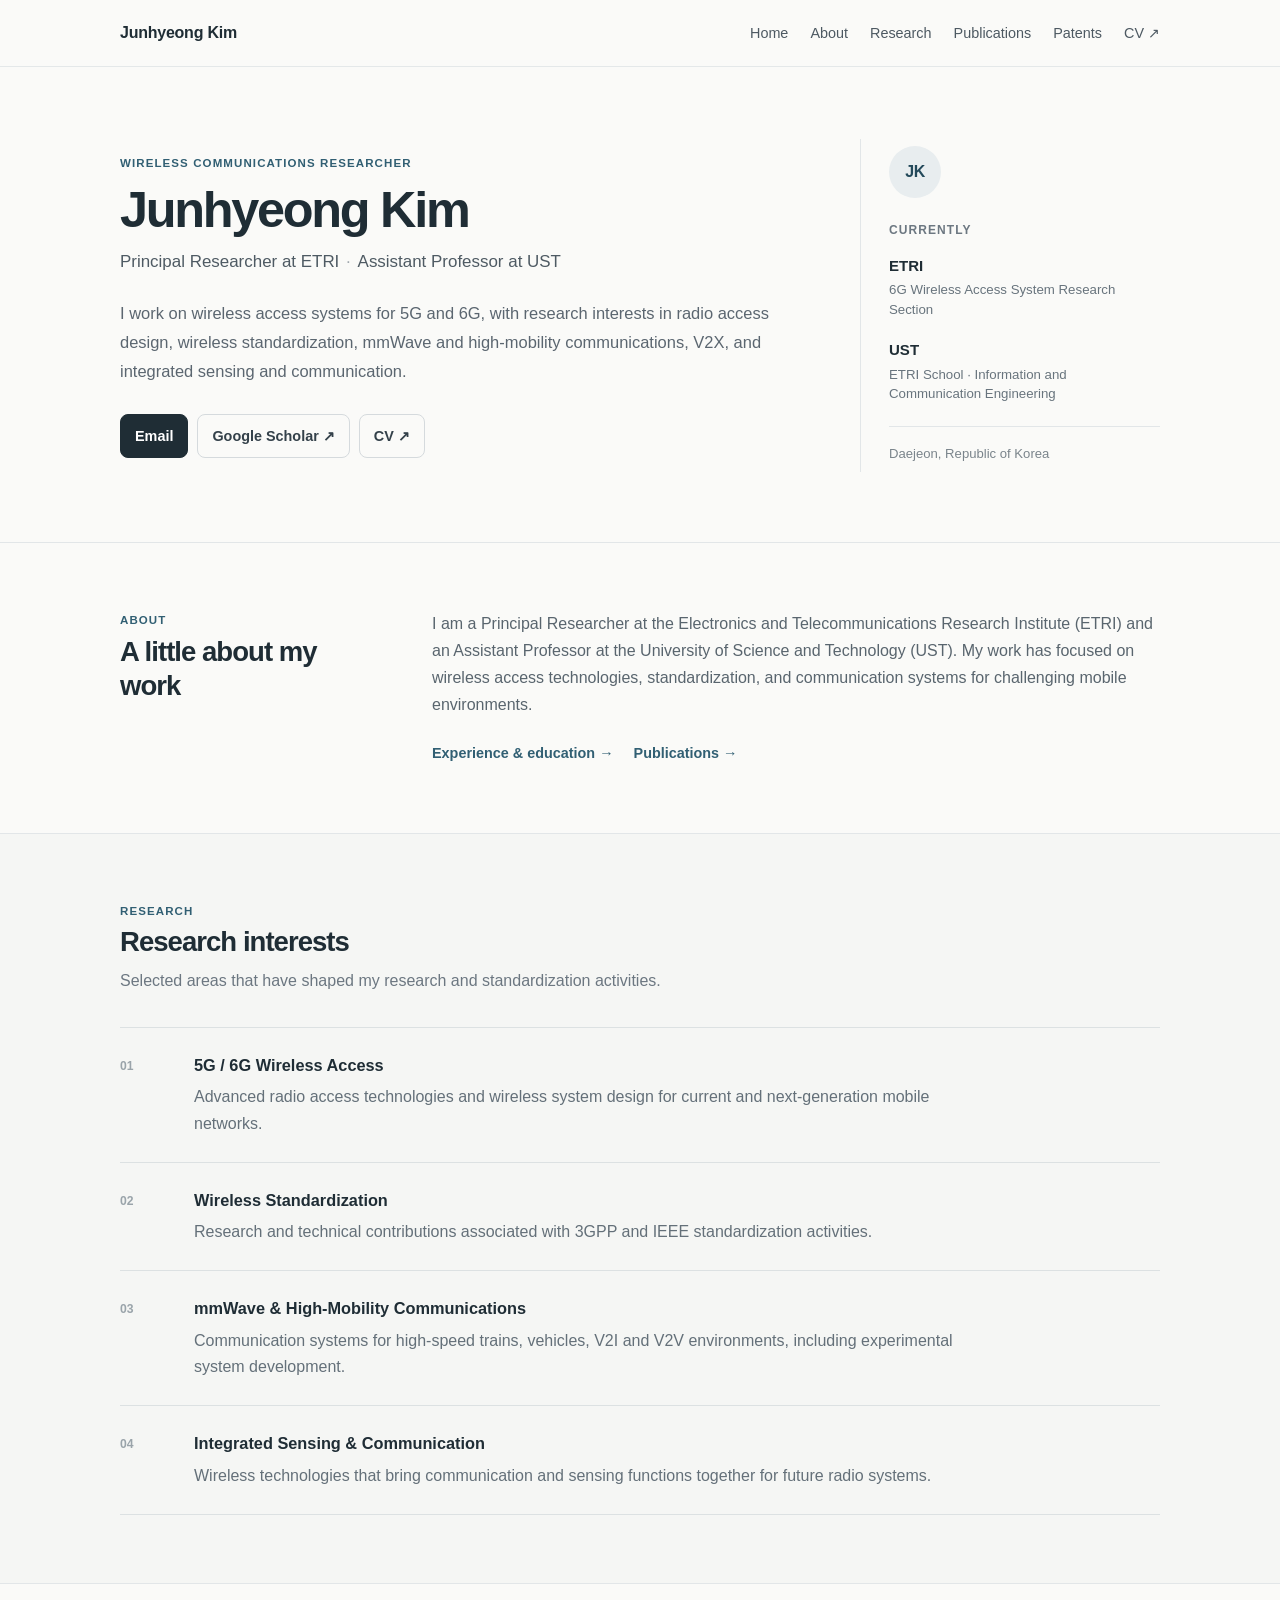
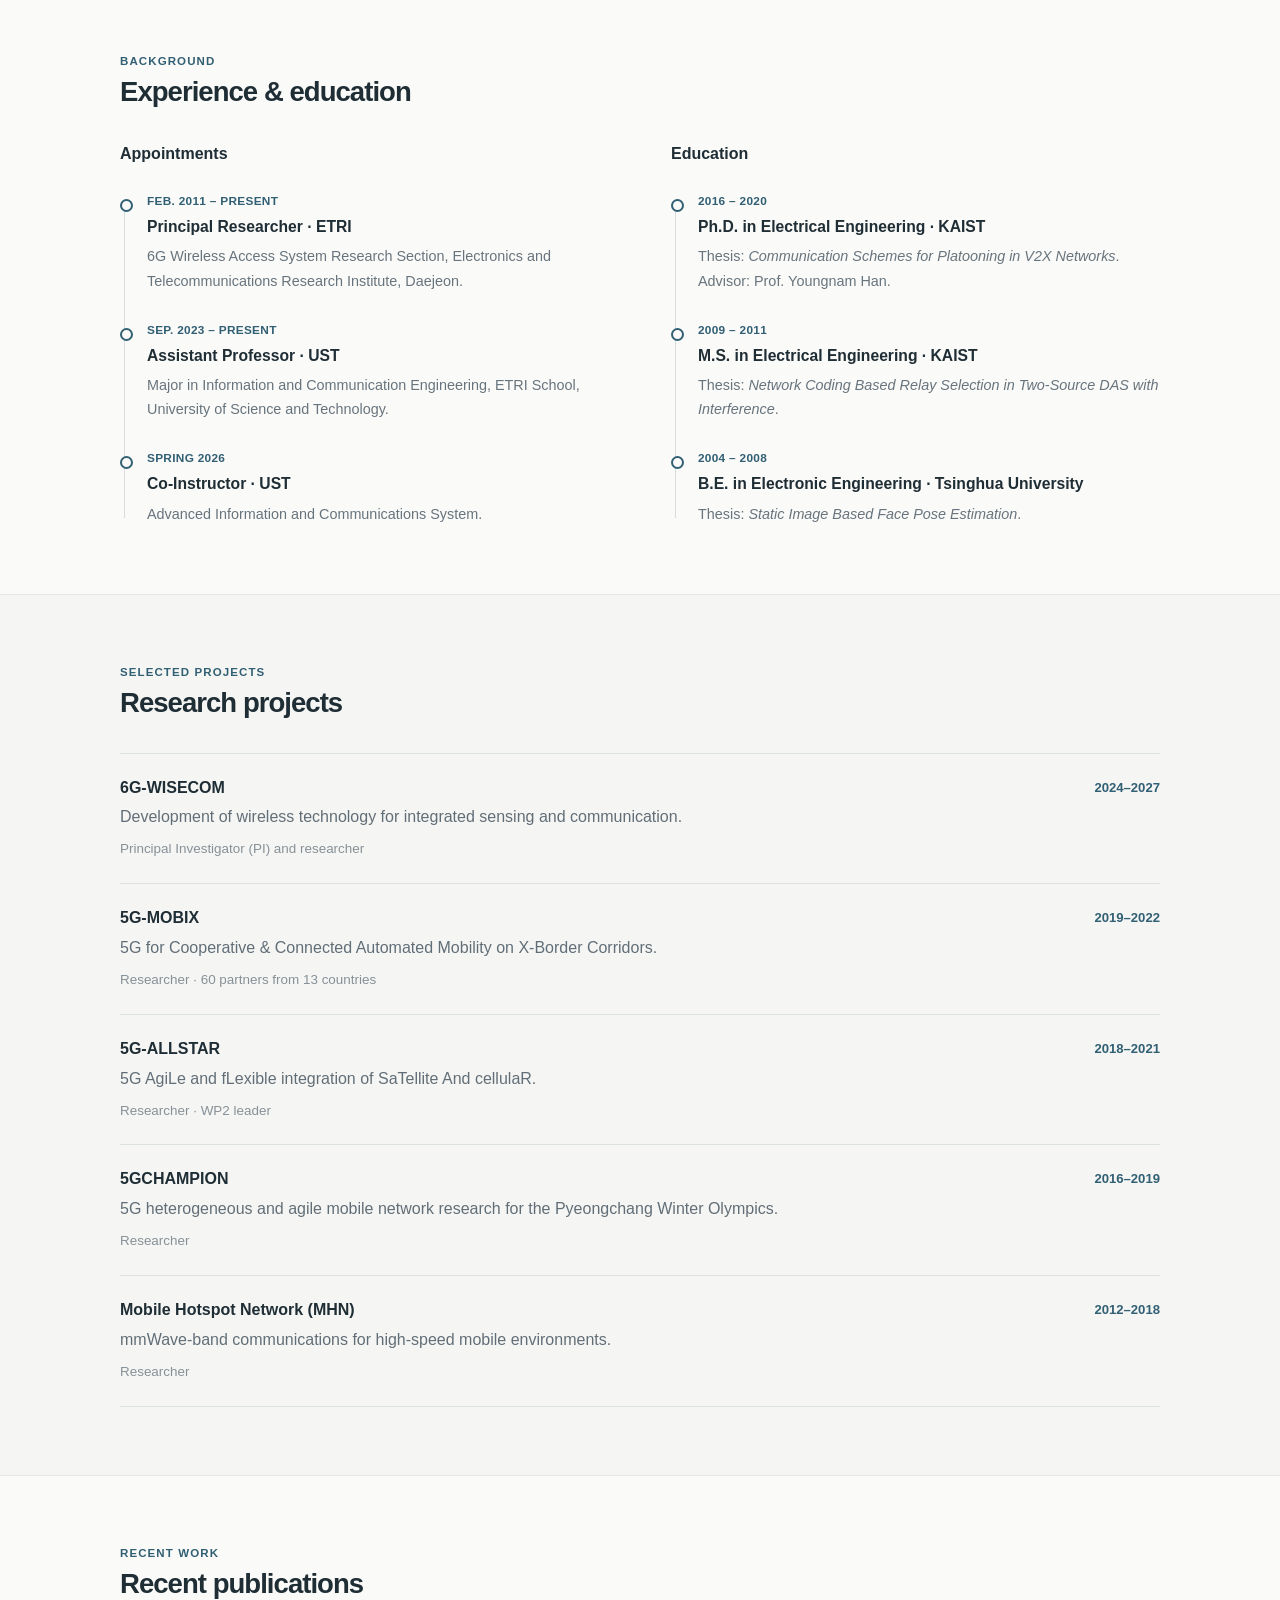
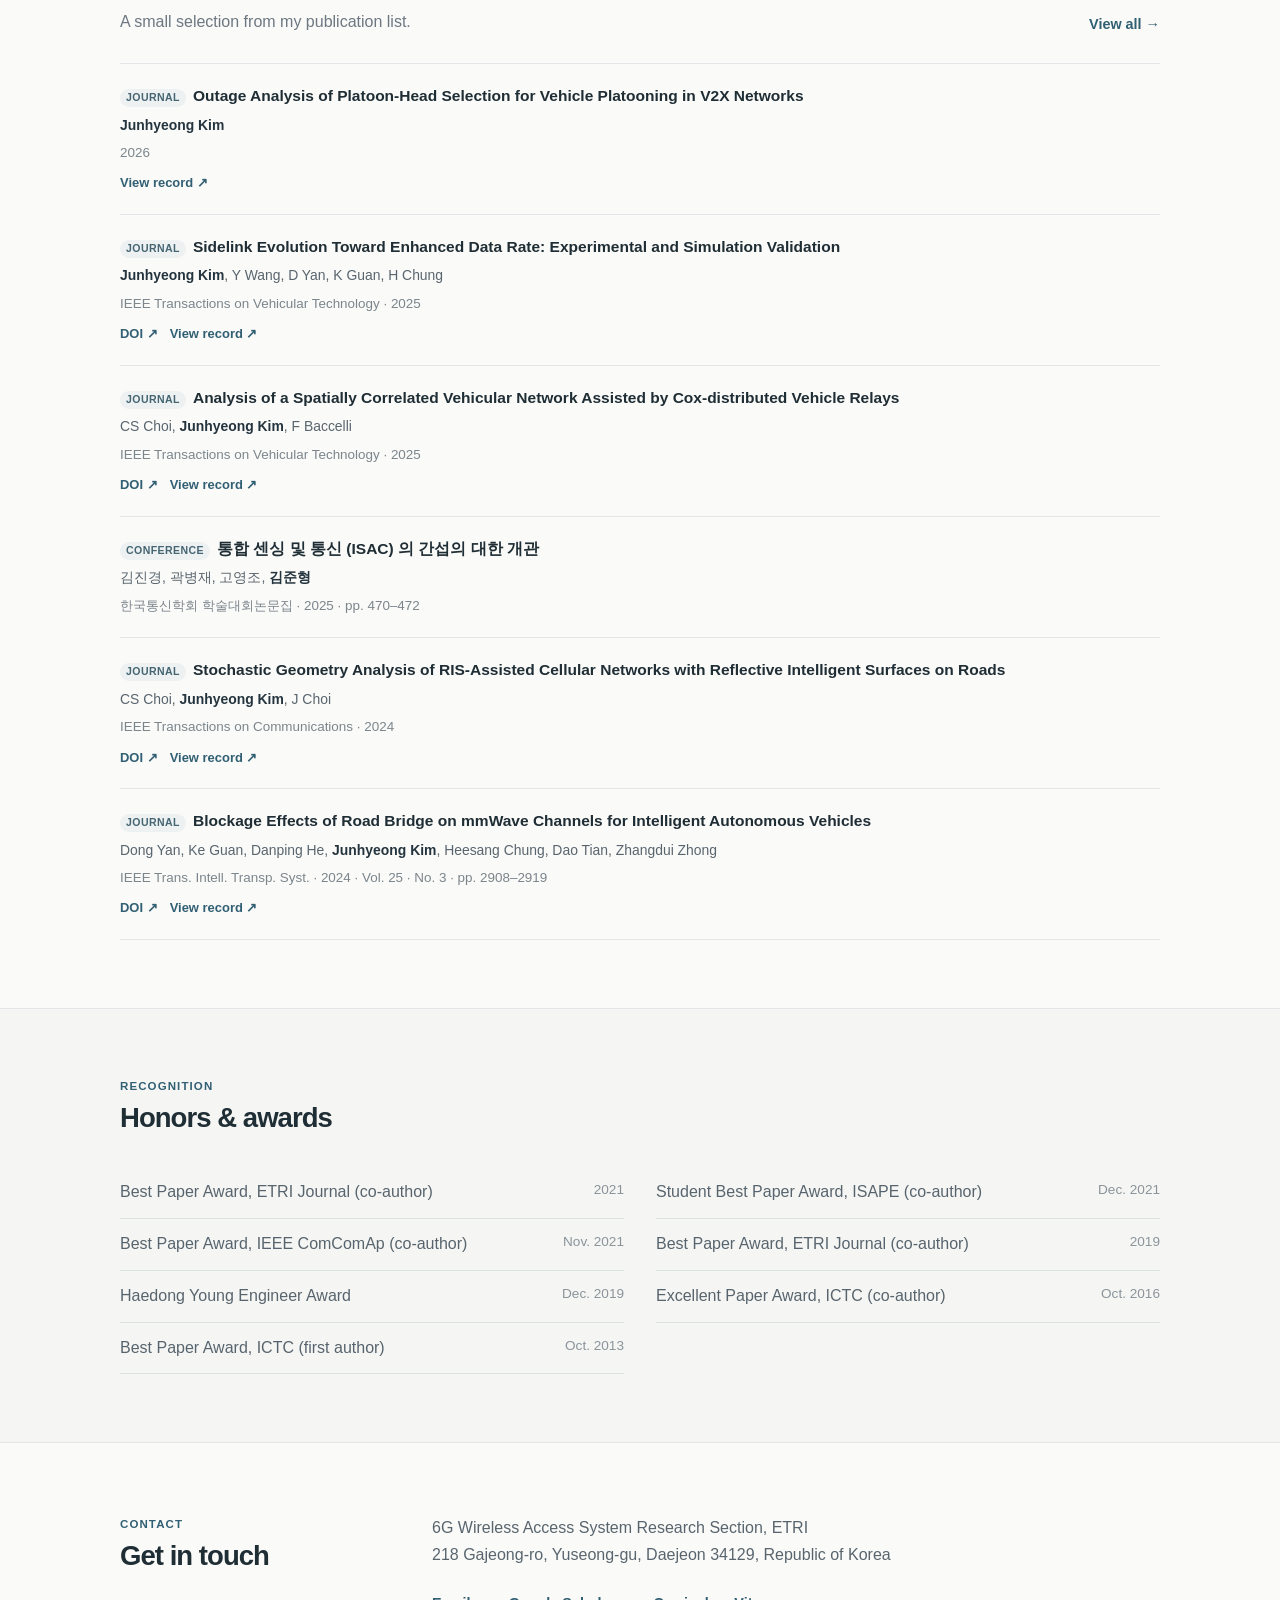
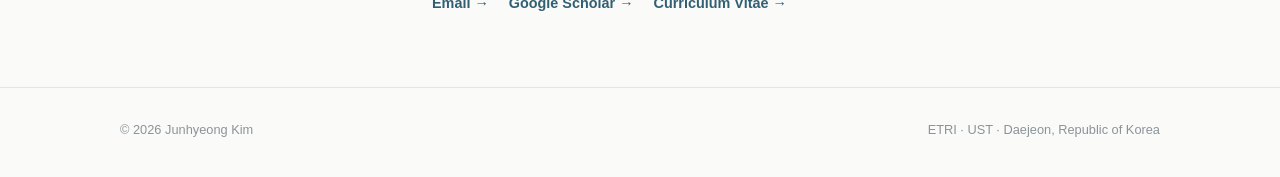
==== commit 04d30d53: "Update index.html" ====
--- a/index.html
+++ b/index.html
@@ -63,7 +63,6 @@
     </div>
     <div class="prose">
       <p>I am a Principal Researcher at the Electronics and Telecommunications Research Institute (ETRI) and an Assistant Professor at the University of Science and Technology (UST). My work has focused on wireless access technologies, standardization, and communication systems for challenging mobile environments.</p>
-      <p>I received my Ph.D. and M.S. degrees in Electrical Engineering from KAIST and my B.E. degree in Electronic Engineering from Tsinghua University.</p>
       <div class="text-links">
         <a href="#experience">Experience & education →</a>
         <a href="publications.html">Publications →</a>
--- a/assets/css/style.css
+++ b/assets/css/style.css
@@ -1,17 +1,14 @@
-
 :root {
-  --bg: #f7f9fc;
+  --bg: #fafaf8;
   --surface: #ffffff;
-  --surface-soft: #eef4fb;
-  --text: #142033;
-  --muted: #64748b;
-  --border: #dbe4ee;
-  --accent: #0d5ea6;
-  --accent-dark: #084a84;
-  --navy: #0b2239;
-  --shadow: 0 18px 50px rgba(20,32,51,.08);
-  --radius: 18px;
-  --max: 1140px;
+  --soft: #f3f5f5;
+  --text: #26323c;
+  --muted: #6c7781;
+  --border: #e2e6e8;
+  --accent: #315f73;
+  --accent-dark: #23495a;
+  --heading: #1f2d35;
+  --max: 1040px;
 }
 * { box-sizing: border-box; }
 html { scroll-behavior: smooth; }
@@ -20,127 +17,134 @@
   font-family: Inter, ui-sans-serif, -apple-system, BlinkMacSystemFont, "Segoe UI", Roboto, "Noto Sans KR", Arial, sans-serif;
   color: var(--text);
   background: var(--bg);
-  line-height: 1.62;
+  line-height: 1.68;
   -webkit-font-smoothing: antialiased;
 }
 a { color: var(--accent); text-decoration: none; }
 a:hover { color: var(--accent-dark); }
-.container { width: min(var(--max), calc(100% - 40px)); margin: 0 auto; }
+.container { width: min(var(--max), calc(100% - 44px)); margin: 0 auto; }
 .site-header {
   position: sticky; top: 0; z-index: 50;
-  background: rgba(247,249,252,.91); backdrop-filter: blur(14px);
-  border-bottom: 1px solid rgba(219,228,238,.9);
+  background: rgba(250,250,248,.94);
+  backdrop-filter: blur(12px);
+  border-bottom: 1px solid rgba(226,230,232,.88);
 }
-.nav { min-height: 74px; display: flex; align-items: center; justify-content: space-between; gap: 24px; }
-.brand { font-weight: 800; color: var(--navy); letter-spacing: -.02em; font-size: 1.08rem; white-space: nowrap; }
-.nav-links { display: flex; align-items: center; gap: 24px; font-size: .94rem; font-weight: 650; }
-.nav-links a { color: #334155; }
-.nav-links a:hover, .nav-links a.active { color: var(--accent); }
-.nav-toggle { display:none; border:0; background:transparent; font-size:1.55rem; color:var(--navy); cursor:pointer; }
-.hero { padding: 88px 0 54px; }
-.hero-grid { display:grid; grid-template-columns: 1.35fr .75fr; gap: 52px; align-items:center; }
-.eyebrow { color: var(--accent); font-weight: 800; letter-spacing: .11em; text-transform: uppercase; font-size: .78rem; }
-h1 { margin: 10px 0 16px; font-size: clamp(2.7rem, 6vw, 5.1rem); line-height: .99; letter-spacing: -.055em; color: var(--navy); }
-.hero-subtitle { font-size: 1.24rem; color: #334155; margin: 0 0 22px; max-width: 760px; }
-.hero-copy { font-size: 1.04rem; color: #536276; max-width: 760px; margin-bottom: 28px; }
-.button-row { display:flex; flex-wrap:wrap; gap:12px; }
-.btn { display:inline-flex; align-items:center; justify-content:center; gap:8px; padding: 11px 17px; border-radius: 10px; font-weight: 750; border: 1px solid var(--border); background: var(--surface); color: var(--text); }
-.btn.primary { background: var(--navy); color:white; border-color:var(--navy); }
-.btn.primary:hover { background:#123654; color:white; }
-.btn:hover { border-color:#aebed0; }
-.profile-panel { background: linear-gradient(145deg,#0b2239,#153d60); color:white; border-radius: 26px; padding: 30px; box-shadow: var(--shadow); }
-.monogram { width:74px; height:74px; display:grid; place-items:center; border-radius:22px; background:rgba(255,255,255,.12); font-size:1.7rem; font-weight:850; margin-bottom:22px; letter-spacing:-.04em; }
-.profile-panel h2 { color:white; margin:0 0 10px; font-size:1.15rem; }
-.focus-list { display:flex; flex-wrap:wrap; gap:8px; margin-top:14px; }
-.focus-list span { border:1px solid rgba(255,255,255,.22); background:rgba(255,255,255,.08); border-radius:999px; padding:5px 10px; font-size:.79rem; color:#e7f1fb; }
-.stats { margin-top: 56px; display:grid; grid-template-columns:repeat(4,1fr); background:var(--surface); border:1px solid var(--border); border-radius:var(--radius); box-shadow:0 10px 30px rgba(20,32,51,.04); overflow:hidden; }
-.stat { padding:22px 24px; border-right:1px solid var(--border); }
-.stat:last-child { border-right:0; }
-.stat strong { display:block; color:var(--navy); font-size:1.55rem; letter-spacing:-.03em; }
-.stat span { color:var(--muted); font-size:.83rem; }
-.section { padding: 68px 0; }
-.section.alt { background:#fff; border-top:1px solid #edf2f7; border-bottom:1px solid #edf2f7; }
-.section-head { display:flex; align-items:flex-end; justify-content:space-between; gap:20px; margin-bottom:30px; }
-.section h2, .page-hero h1 { color:var(--navy); }
-.section h2 { font-size:2rem; letter-spacing:-.035em; margin:0; }
-.section-intro { color:var(--muted); max-width:700px; margin:8px 0 0; }
-.grid-2 { display:grid; grid-template-columns:repeat(2,1fr); gap:18px; }
-.grid-3 { display:grid; grid-template-columns:repeat(3,1fr); gap:18px; }
-.card { background:var(--surface); border:1px solid var(--border); border-radius:var(--radius); padding:24px; }
-.card h3 { margin:0 0 8px; color:var(--navy); font-size:1.05rem; }
-.card p { margin:0; color:#5a687b; }
-.card .meta { color:var(--accent); font-size:.82rem; font-weight:800; margin-bottom:8px; letter-spacing:.015em; }
-.timeline { position:relative; margin-top:10px; }
-.timeline::before { content:""; position:absolute; left:7px; top:9px; bottom:9px; width:2px; background:var(--border); }
-.timeline-item { position:relative; padding-left:34px; margin:0 0 28px; }
+.nav { min-height: 66px; display:flex; align-items:center; justify-content:space-between; gap:24px; }
+.brand { color:var(--heading); font-weight:700; font-size:1rem; letter-spacing:-.015em; }
+.nav-links { display:flex; align-items:center; gap:22px; font-size:.9rem; }
+.nav-links a { color:#4d5962; }
+.nav-links a:hover, .nav-links a.active { color:var(--accent); }
+.nav-toggle { display:none; border:0; background:transparent; font-size:1.45rem; color:var(--heading); cursor:pointer; }
+
+.hero { padding: 72px 0 70px; }
+.hero-grid { display:grid; grid-template-columns:minmax(0,1.5fr) 300px; gap:64px; align-items:center; }
+.eyebrow { color:var(--accent); font-weight:700; letter-spacing:.095em; text-transform:uppercase; font-size:.72rem; }
+h1 { margin:10px 0 11px; font-size:clamp(2.35rem,4.6vw,3.15rem); line-height:1.08; letter-spacing:-.045em; color:var(--heading); font-weight:720; }
+.hero-role { margin:0 0 22px; color:#4e5a63; font-size:1.06rem; }
+.hero-role span { color:#a0a8ae; padding:0 3px; }
+.hero-copy { max-width:680px; margin:0 0 27px; color:#5b6670; font-size:1.03rem; line-height:1.78; }
+.button-row { display:flex; flex-wrap:wrap; gap:9px; }
+.btn { display:inline-flex; align-items:center; justify-content:center; padding:9px 14px; border-radius:8px; font-size:.9rem; font-weight:650; border:1px solid #d5dadd; background:transparent; color:#34414a; }
+.btn:hover { background:#fff; border-color:#c7cdd1; }
+.btn.primary { background:var(--heading); color:white; border-color:var(--heading); }
+.btn.primary:hover { background:#2c3d47; color:white; }
+.personal-card { border-left:1px solid var(--border); padding:7px 0 7px 28px; }
+.monogram { width:52px; height:52px; display:grid; place-items:center; border-radius:50%; background:#e8edef; color:var(--accent-dark); font-weight:750; letter-spacing:-.025em; margin-bottom:22px; }
+.personal-card-label { color:var(--muted); font-size:.75rem; text-transform:uppercase; letter-spacing:.09em; margin-bottom:13px; font-weight:700; }
+.current-role { margin-bottom:17px; }
+.current-role strong { display:block; color:var(--heading); font-size:.94rem; margin-bottom:2px; }
+.current-role span { display:block; color:#68747d; font-size:.83rem; line-height:1.5; }
+.personal-meta { margin-top:22px; padding-top:16px; border-top:1px solid var(--border); color:#7a848b; font-size:.82rem; }
+
+.section { padding:68px 0; border-top:1px solid var(--border); }
+.section.soft { background:#f5f6f4; }
+.section h2, .page-hero h1 { color:var(--heading); }
+.section h2 { margin:4px 0 0; font-size:1.72rem; letter-spacing:-.035em; line-height:1.25; }
+.section-head { display:flex; align-items:flex-end; justify-content:space-between; gap:24px; margin-bottom:27px; }
+.simple-head { margin-bottom:32px; }
+.section-intro { color:var(--muted); max-width:650px; margin:8px 0 0; }
+.narrow-grid { display:grid; grid-template-columns:240px minmax(0,1fr); gap:72px; align-items:start; }
+.prose { color:#59656e; font-size:1rem; }
+.prose p { margin:0 0 16px; }
+.prose p:last-of-type { margin-bottom:0; }
+.text-links { display:flex; gap:20px; flex-wrap:wrap; margin-top:22px; font-size:.9rem; font-weight:650; }
+.text-link { font-size:.9rem; font-weight:650; white-space:nowrap; }
+
+.research-list { border-top:1px solid #dce1e2; }
+.research-item { display:grid; grid-template-columns:56px 1fr; gap:18px; padding:24px 0; border-bottom:1px solid #dce1e2; }
+.research-index { color:#9aa4aa; font-size:.76rem; font-weight:700; padding-top:4px; }
+.research-item h3 { margin:0 0 5px; color:var(--heading); font-size:1.02rem; }
+.research-item p { margin:0; color:#647079; max-width:760px; }
+
+.grid-2 { display:grid; grid-template-columns:repeat(2,minmax(0,1fr)); gap:62px; }
+.column-title { margin:0 0 24px; color:var(--heading); font-size:1rem; }
+.timeline { position:relative; }
+.timeline::before { content:""; position:absolute; left:4px; top:9px; bottom:8px; width:1px; background:#d7dcde; }
+.timeline-item { position:relative; padding-left:27px; margin:0 0 28px; }
 .timeline-item:last-child { margin-bottom:0; }
-.timeline-item::before { content:""; position:absolute; left:0; top:7px; width:16px; height:16px; background:var(--surface); border:4px solid var(--accent); border-radius:50%; }
-.timeline-item h3 { margin:0 0 3px; color:var(--navy); font-size:1.03rem; }
-.timeline-item .when { color:var(--accent); font-weight:800; font-size:.81rem; }
-.timeline-item p { margin:5px 0 0; color:#5d6b7e; }
-.projects { display:grid; grid-template-columns:repeat(2,1fr); gap:18px; }
-.project { padding:24px; background:var(--surface); border:1px solid var(--border); border-radius:var(--radius); }
-.project-top { display:flex; justify-content:space-between; gap:20px; align-items:baseline; }
-.project h3 { margin:0; color:var(--navy); }
-.project .years { color:var(--accent); font-size:.82rem; font-weight:800; white-space:nowrap; }
-.project .desc { color:#536276; margin:7px 0 8px; }
-.project .role { color:var(--muted); font-size:.9rem; }
-.awards { display:grid; grid-template-columns:repeat(2,1fr); gap:10px 22px; }
-.award { display:flex; justify-content:space-between; gap:18px; padding:13px 0; border-bottom:1px solid var(--border); }
-.award span:first-child { color:#344256; }
-.award time { color:var(--muted); white-space:nowrap; font-size:.9rem; }
-.pub-preview { display:grid; gap:12px; }
-.pub-preview .publication-item { padding:18px 0; border-bottom:1px solid var(--border); }
-.pub-preview .publication-item:last-child { border-bottom:0; }
-.contact-card { background:var(--navy); color:#e8f1f8; border-radius:24px; padding:36px; display:grid; grid-template-columns:1.3fr .7fr; gap:30px; align-items:center; }
-.contact-card h2 { color:white; margin:0 0 8px; }
-.contact-card p { color:#c5d5e2; margin:0; }
-.contact-links { display:flex; justify-content:flex-end; flex-wrap:wrap; gap:10px; }
-.contact-links .btn { background:rgba(255,255,255,.09); border-color:rgba(255,255,255,.2); color:white; }
-.page-hero { padding:70px 0 30px; }
-.page-hero h1 { font-size:clamp(2.35rem,5vw,4.1rem); margin:7px 0 10px; letter-spacing:-.05em; }
-.page-hero p { color:var(--muted); max-width:760px; margin:0; }
-.toolbar { display:flex; flex-wrap:wrap; gap:10px; padding:18px; background:var(--surface); border:1px solid var(--border); border-radius:14px; margin:22px 0 28px; position:sticky; top:87px; z-index:20; box-shadow:0 8px 25px rgba(20,32,51,.05); }
-.search { flex:1 1 300px; min-width:0; padding:11px 12px; border:1px solid #cbd7e4; border-radius:9px; font:inherit; color:var(--text); background:white; }
-.filter { border:1px solid #cbd7e4; border-radius:9px; padding:10px 12px; background:white; font:inherit; color:#334155; }
-.filter.active { background:var(--navy); color:white; border-color:var(--navy); }
-.results-meta { color:var(--muted); font-size:.9rem; margin-bottom:16px; }
-.publication-list { display:grid; gap:12px; padding-bottom:70px; }
-.publication-item { background:var(--surface); border:1px solid var(--border); border-radius:14px; padding:20px 22px; }
-.publication-item h3 { margin:0 0 7px; color:var(--navy); font-size:1.02rem; line-height:1.45; }
-.publication-item .authors { color:#536276; font-size:.9rem; margin-bottom:6px; }
-.publication-item .authors strong { color:#192a3d; }
-.publication-item .venue { color:#64748b; font-size:.87rem; }
-.publication-item .tag { display:inline-block; margin-right:7px; padding:2px 7px; border-radius:999px; background:var(--surface-soft); color:var(--accent-dark); font-size:.72rem; font-weight:800; text-transform:uppercase; letter-spacing:.05em; }
-.publication-item .links { margin-top:9px; display:flex; gap:12px; font-size:.84rem; font-weight:750; }
-.year-heading { font-size:1.35rem; color:var(--navy); margin:26px 0 4px; letter-spacing:-.025em; }
-.empty { padding:50px 20px; text-align:center; color:var(--muted); background:var(--surface); border:1px dashed #b9c8d8; border-radius:14px; }
-.site-footer { padding:36px 0 42px; border-top:1px solid var(--border); color:var(--muted); font-size:.86rem; }
-.footer-grid { display:flex; justify-content:space-between; gap:24px; align-items:center; }
-.small { font-size:.86rem; color:var(--muted); }
-@media (max-width: 900px) {
-  .hero-grid, .contact-card { grid-template-columns:1fr; }
-  .stats { grid-template-columns:repeat(2,1fr); }
-  .stat:nth-child(2) { border-right:0; }
-  .stat:nth-child(-n+2) { border-bottom:1px solid var(--border); }
-  .grid-3 { grid-template-columns:1fr; }
-  .projects, .grid-2, .awards { grid-template-columns:1fr; }
-  .contact-links { justify-content:flex-start; }
+.timeline-item::before { content:""; position:absolute; left:0; top:7px; width:9px; height:9px; background:var(--bg); border:2px solid var(--accent); border-radius:50%; }
+.soft .timeline-item::before { background:#f5f6f4; }
+.timeline-item .when { color:var(--accent); font-weight:700; font-size:.74rem; letter-spacing:.025em; }
+.timeline-item h3 { margin:2px 0 4px; color:var(--heading); font-size:.98rem; }
+.timeline-item p { margin:0; color:#68747d; font-size:.9rem; }
+
+.project-list { border-top:1px solid #dce1e2; }
+.project-row { display:grid; grid-template-columns:1fr auto; gap:30px; padding:21px 0; border-bottom:1px solid #dce1e2; }
+.project-row h3 { margin:0 0 3px; color:var(--heading); font-size:1rem; }
+.project-row p { margin:0 0 4px; color:#626e77; }
+.project-row span { color:#879097; font-size:.84rem; }
+.project-row time { color:var(--accent); font-size:.82rem; font-weight:700; white-space:nowrap; padding-top:2px; }
+
+.pub-preview { border-top:1px solid var(--border); }
+.pub-preview .publication-item { padding:20px 0; border:0; border-bottom:1px solid var(--border); border-radius:0; background:transparent; }
+.awards { display:grid; grid-template-columns:repeat(2,minmax(0,1fr)); gap:0 32px; }
+.award { display:flex; justify-content:space-between; gap:20px; padding:12px 0; border-bottom:1px solid #dce1e2; }
+.award span { color:#58646d; }
+.award time { color:#8a949a; font-size:.85rem; white-space:nowrap; }
+.contact-simple { padding-top:4px; padding-bottom:4px; }
+
+.page-hero { padding:56px 0 26px; }
+.page-hero h1 { font-size:clamp(2.1rem,4vw,3rem); margin:6px 0 8px; letter-spacing:-.04em; }
+.page-hero p { color:var(--muted); max-width:730px; margin:0; }
+.toolbar { display:flex; flex-wrap:wrap; gap:9px; padding:12px; background:#fff; border:1px solid var(--border); border-radius:10px; margin:22px 0 28px; position:sticky; top:78px; z-index:20; box-shadow:0 6px 20px rgba(30,45,53,.04); }
+.search { flex:1 1 300px; min-width:0; padding:9px 11px; border:1px solid #d7dcdf; border-radius:7px; font:inherit; color:var(--text); background:white; }
+.filter { border:1px solid #d7dcdf; border-radius:7px; padding:9px 11px; background:white; font:inherit; color:#4e5962; }
+.filter.active { background:var(--heading); color:white; border-color:var(--heading); }
+.results-meta { color:var(--muted); font-size:.87rem; margin-bottom:14px; }
+.publication-list { display:grid; gap:9px; padding-bottom:70px; }
+.publication-item { background:#fff; border:1px solid var(--border); border-radius:10px; padding:17px 19px; }
+.publication-item h3 { margin:0 0 6px; color:var(--heading); font-size:.97rem; line-height:1.5; font-weight:650; }
+.publication-item .authors { color:#59656e; font-size:.87rem; margin-bottom:5px; }
+.publication-item .authors strong { color:#24343e; }
+.publication-item .venue { color:#7b858c; font-size:.84rem; }
+.publication-item .tag { display:inline-block; margin-right:7px; padding:1px 6px; border-radius:999px; background:#edf1f2; color:#456573; font-size:.66rem; font-weight:750; text-transform:uppercase; letter-spacing:.04em; }
+.publication-item .links { margin-top:8px; display:flex; gap:12px; font-size:.81rem; font-weight:650; }
+.year-heading { font-size:1.22rem; color:var(--heading); margin:26px 0 4px; letter-spacing:-.02em; }
+.empty { padding:46px 20px; text-align:center; color:var(--muted); border:1px dashed #c7ced2; border-radius:10px; background:#fff; }
+.site-footer { padding:31px 0 36px; border-top:1px solid var(--border); color:#8a949a; font-size:.8rem; }
+.footer-grid { display:flex; justify-content:space-between; gap:20px; align-items:center; }
+
+@media (max-width: 860px) {
+  .hero-grid { grid-template-columns:1fr; gap:38px; }
+  .personal-card { max-width:520px; border-left:0; border-top:1px solid var(--border); padding:24px 0 0; }
+  .narrow-grid { grid-template-columns:1fr; gap:22px; }
+  .grid-2, .awards { grid-template-columns:1fr; gap:36px; }
 }
 @media (max-width: 720px) {
-  .container { width:min(100% - 28px,var(--max)); }
+  .container { width:min(100% - 30px,var(--max)); }
   .nav-toggle { display:block; }
-  .nav-links { display:none; position:absolute; top:74px; left:0; right:0; padding:18px 24px; background:#f7f9fc; border-bottom:1px solid var(--border); flex-direction:column; align-items:flex-start; gap:13px; }
+  .nav-links { display:none; position:absolute; top:66px; left:0; right:0; padding:16px 20px 19px; background:#fafaf8; border-bottom:1px solid var(--border); flex-direction:column; align-items:flex-start; gap:12px; }
   .nav-links.open { display:flex; }
-  .hero { padding-top:56px; }
-  h1 { font-size:3rem; }
-  .stats { grid-template-columns:1fr 1fr; }
-  .stat { padding:18px; }
-  .toolbar { top:82px; }
+  .hero { padding:50px 0 52px; }
+  h1 { font-size:2.45rem; }
+  .hero-role span { display:none; }
+  .hero-role { line-height:1.55; }
   .section { padding:52px 0; }
   .section-head { align-items:flex-start; flex-direction:column; }
-  .project-top, .award { align-items:flex-start; }
-  .footer-grid { flex-direction:column; align-items:flex-start; }
+  .project-row { grid-template-columns:1fr; gap:5px; }
+  .project-row time { grid-row:1; }
+  .footer-grid { flex-direction:column; align-items:flex-start; gap:4px; }
+  .toolbar { top:73px; }
 }
 @media print {
   .site-header,.toolbar,.site-footer,.button-row { display:none !important; }
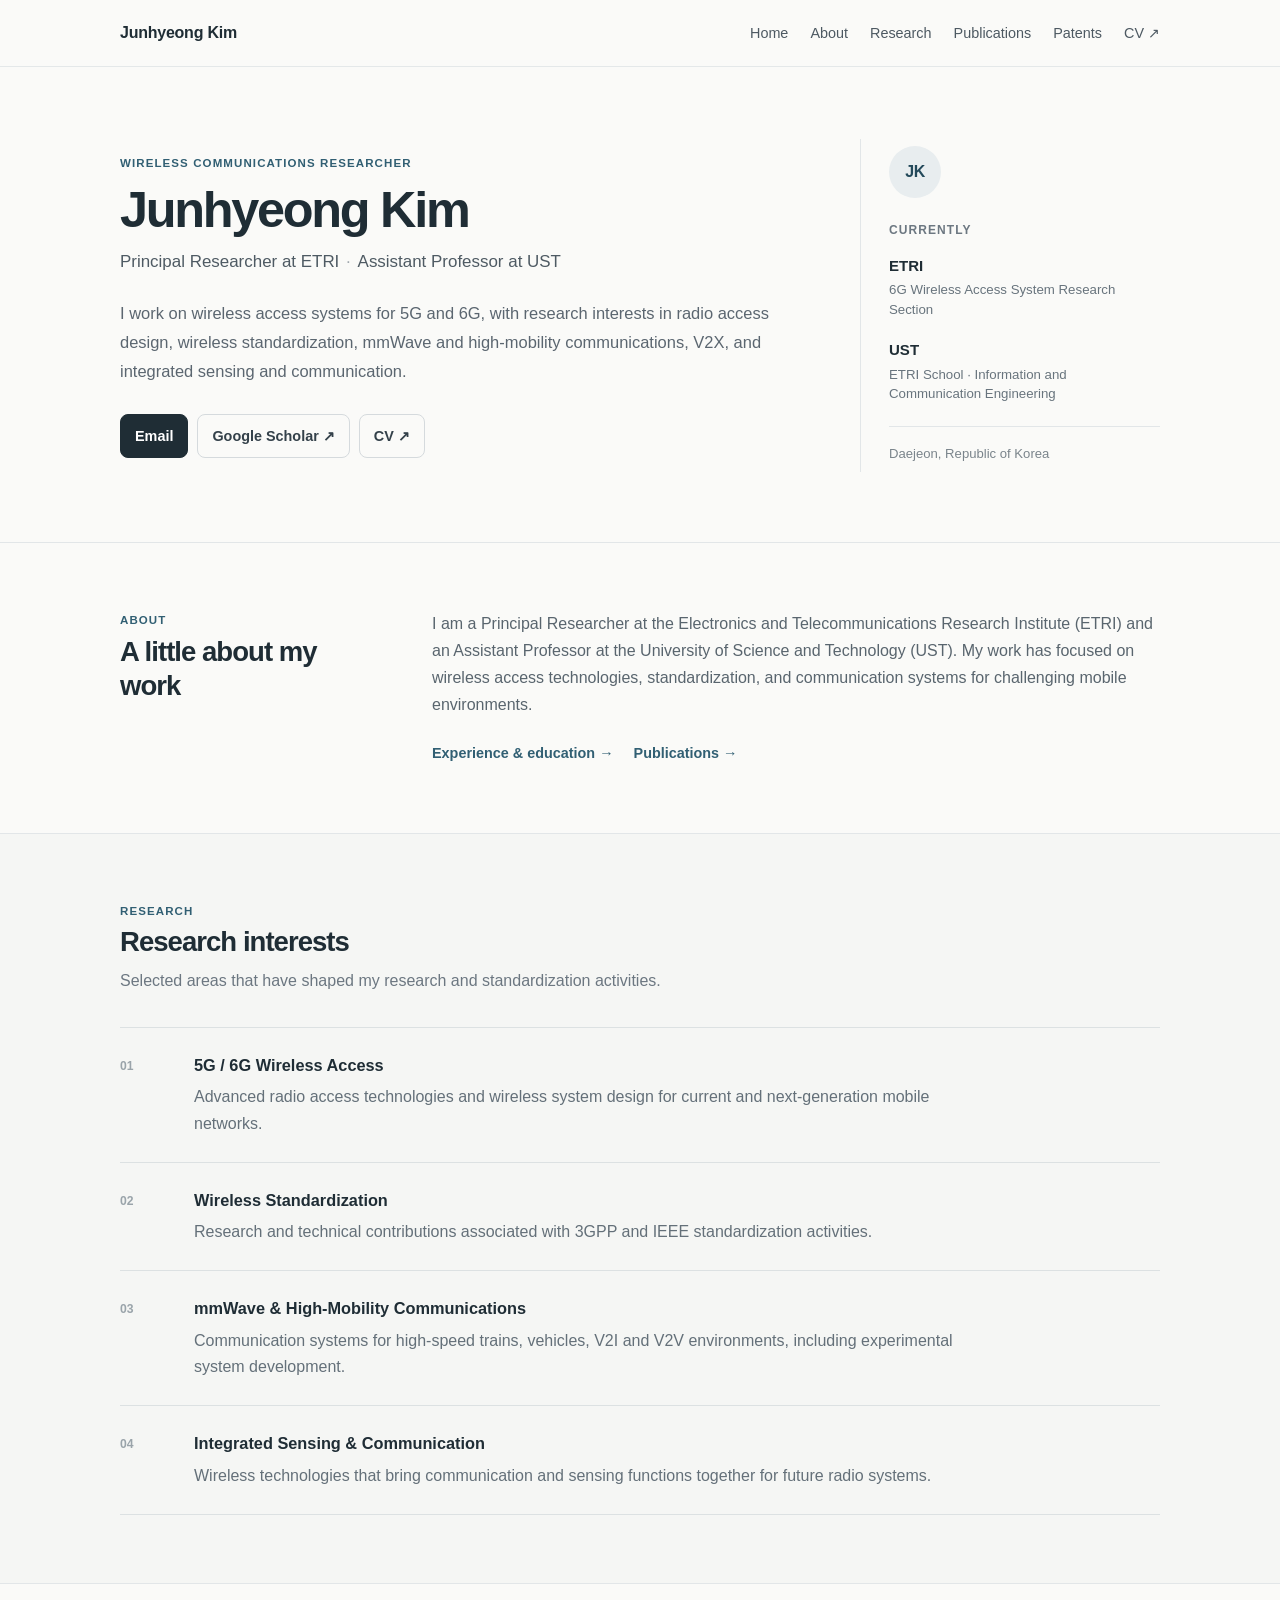
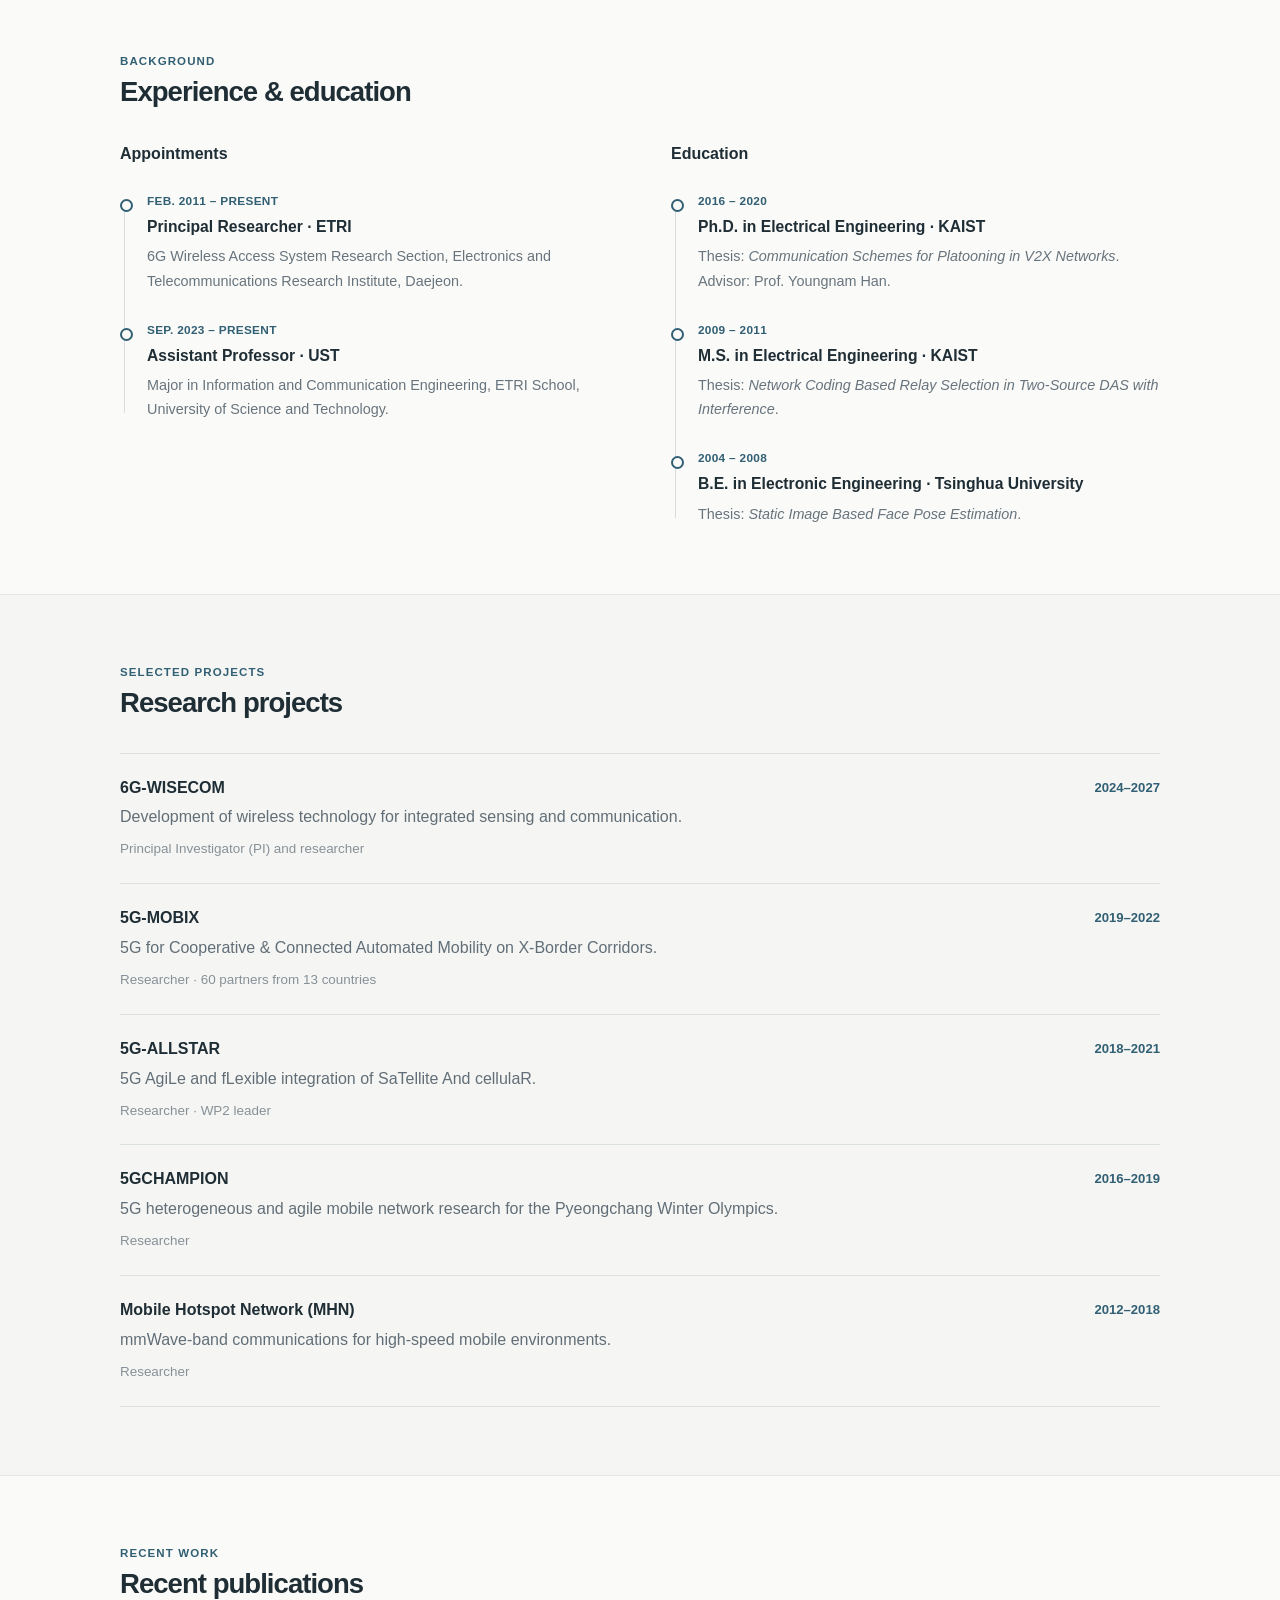
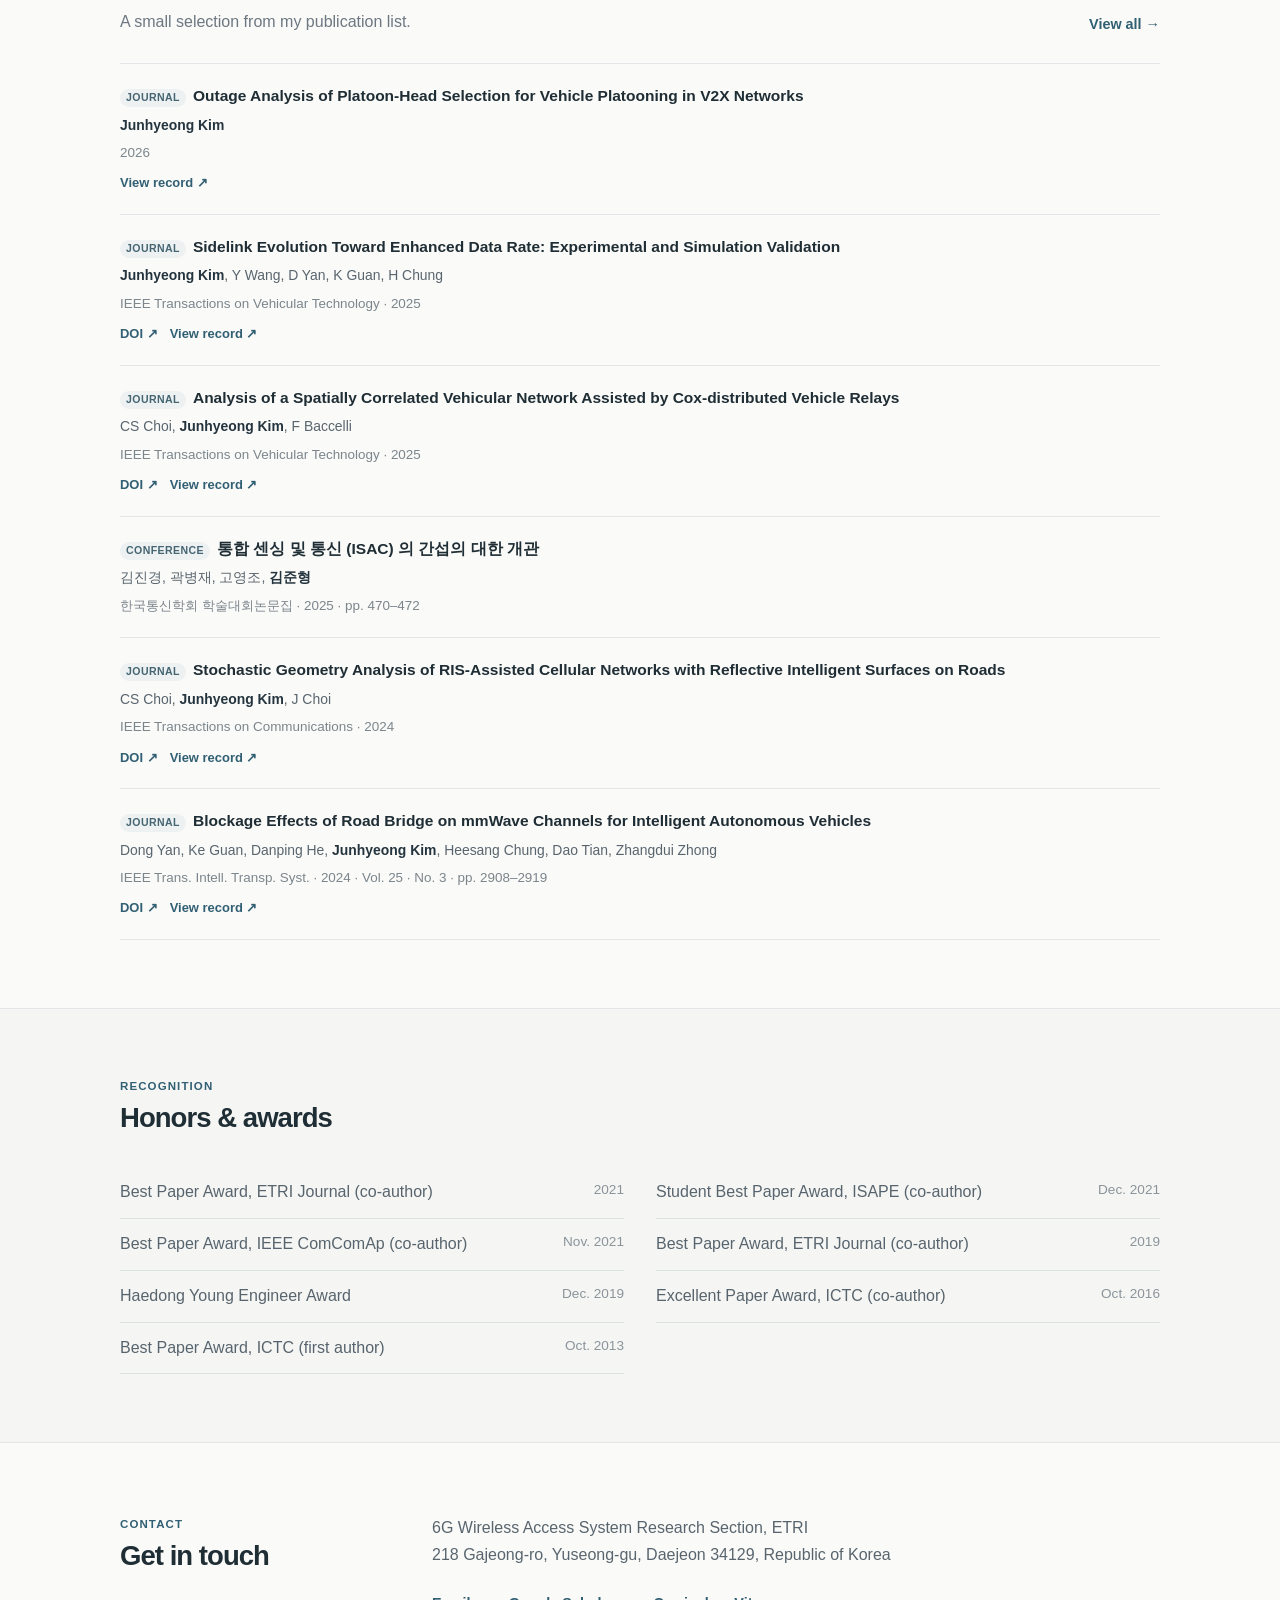
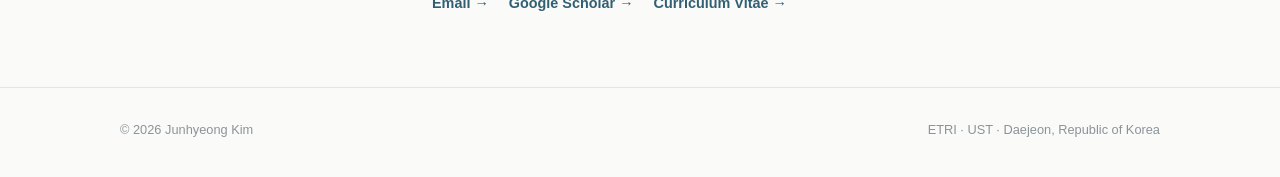
==== commit 35f8b940: "Update index.html" ====
--- a/index.html
+++ b/index.html
@@ -112,7 +112,6 @@
         <div class="timeline">
           <div class="timeline-item"><div class="when">FEB. 2011 – PRESENT</div><h3>Principal Researcher · ETRI</h3><p>6G Wireless Access System Research Section, Electronics and Telecommunications Research Institute, Daejeon.</p></div>
           <div class="timeline-item"><div class="when">SEP. 2023 – PRESENT</div><h3>Assistant Professor · UST</h3><p>Major in Information and Communication Engineering, ETRI School, University of Science and Technology.</p></div>
-          <div class="timeline-item"><div class="when">SPRING 2026</div><h3>Co-Instructor · UST</h3><p>Advanced Information and Communications System.</p></div>
         </div>
       </div>
       <div>
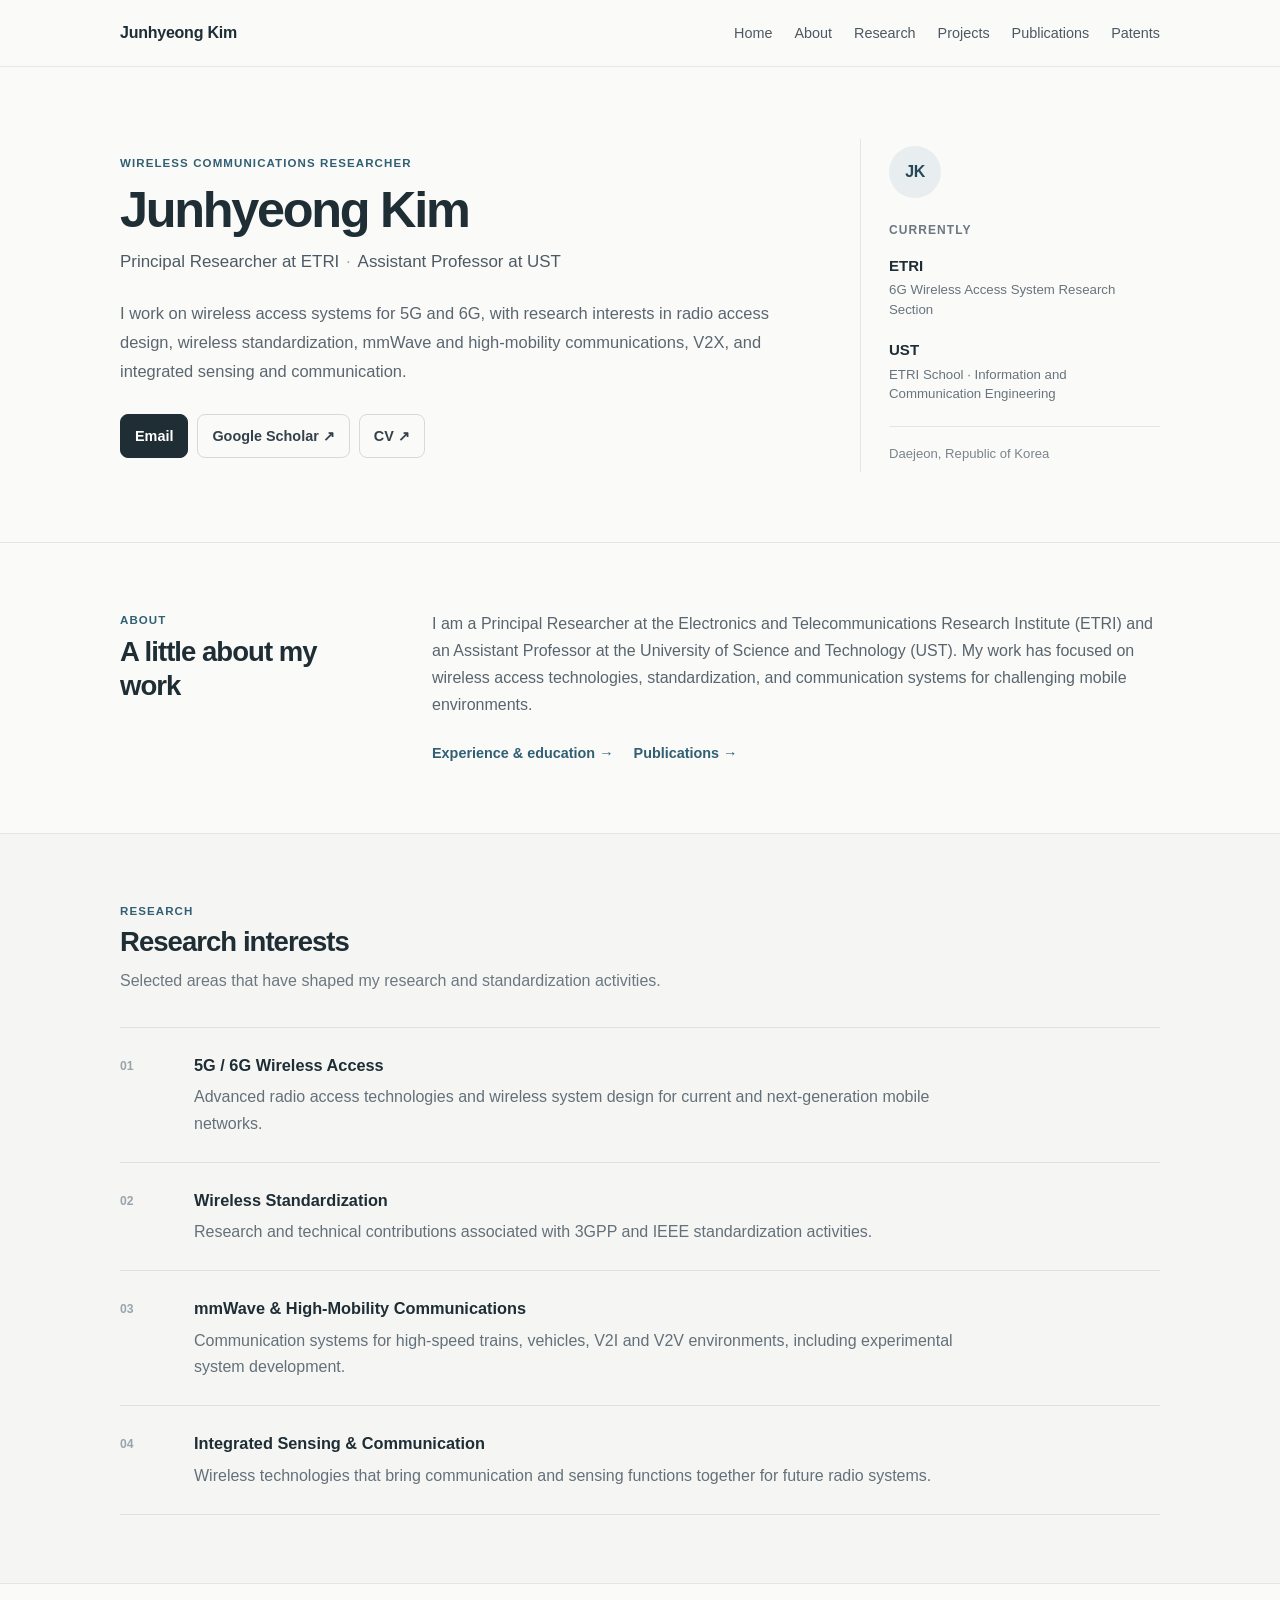
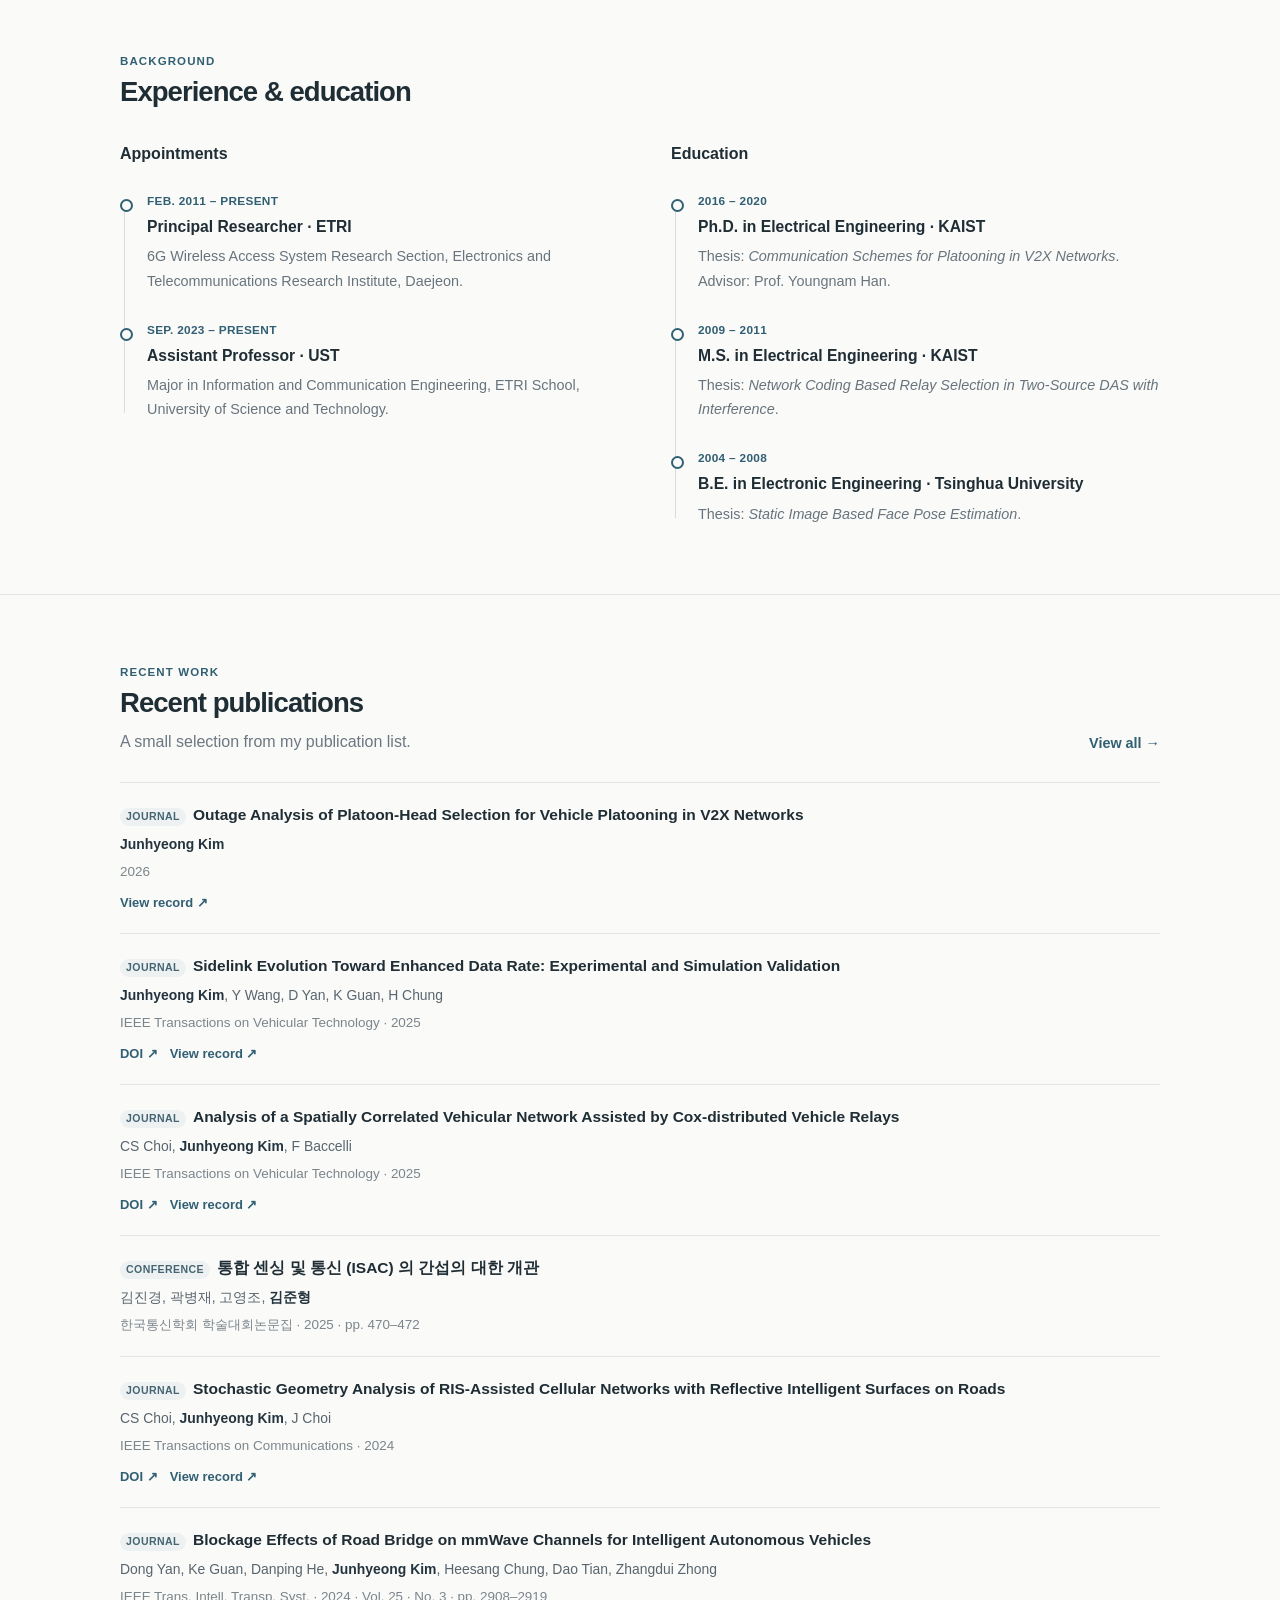
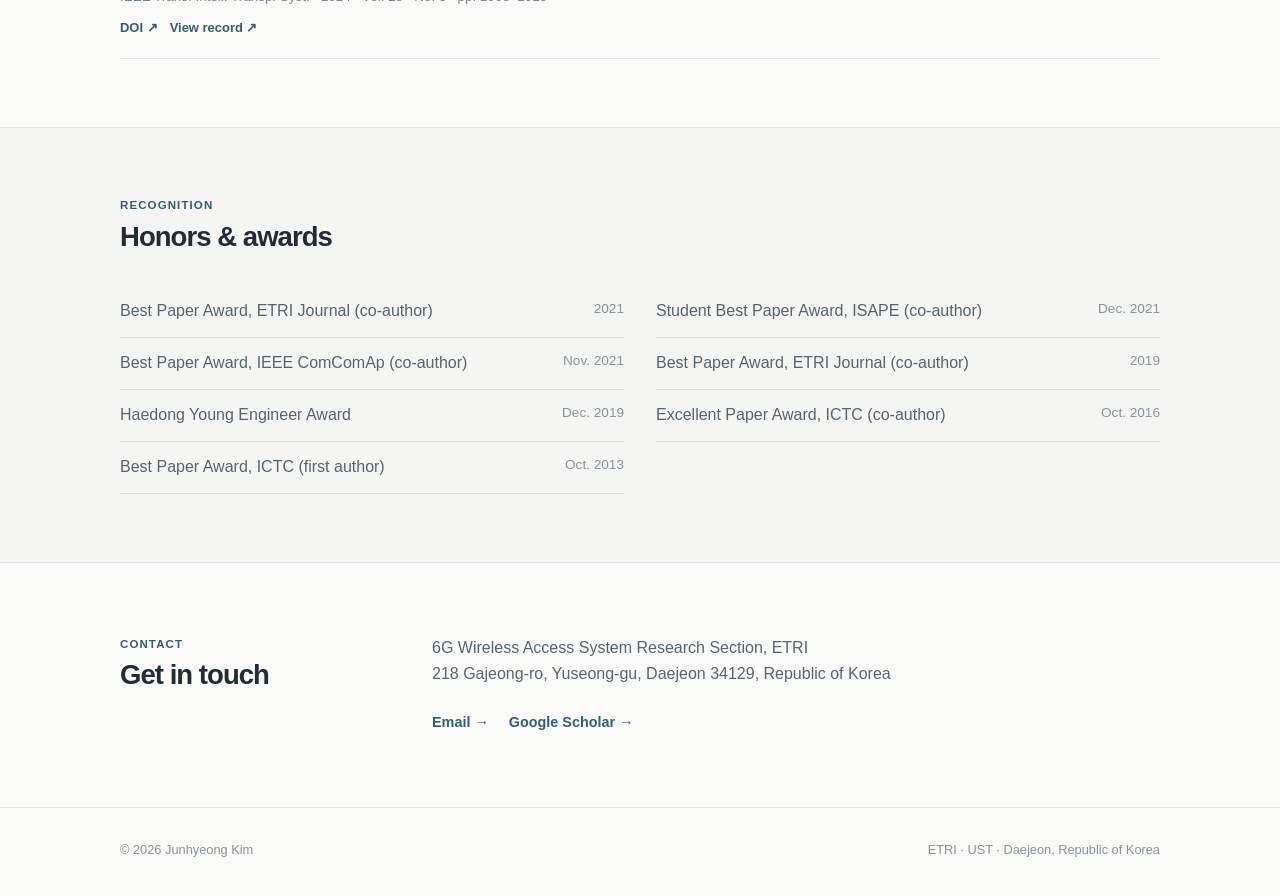
==== commit 058553e3: "Add files via upload" ====
--- a/index.html
+++ b/index.html
@@ -17,9 +17,9 @@
       <a href="index.html">Home</a>
       <a href="#about">About</a>
       <a href="#research">Research</a>
+      <a href="projects.html">Projects</a>
       <a href="publications.html">Publications</a>
       <a href="patents.html">Patents</a>
-      <a href="cv/CV_Junhyeong_Kim.pdf" target="_blank">CV ↗</a>
     </nav>
   </div>
 </header>
@@ -126,18 +126,6 @@
   </div>
 </section>
 
-<section class="section soft" id="projects">
-  <div class="container">
-    <div class="section-head simple-head"><div><div class="eyebrow">Selected Projects</div><h2>Research projects</h2></div></div>
-    <div class="project-list">
-      <article class="project-row"><div><h3>6G-WISECOM</h3><p>Development of wireless technology for integrated sensing and communication.</p><span>Principal Investigator (PI) and researcher</span></div><time>2024–2027</time></article>
-      <article class="project-row"><div><h3>5G-MOBIX</h3><p>5G for Cooperative & Connected Automated Mobility on X-Border Corridors.</p><span>Researcher · 60 partners from 13 countries</span></div><time>2019–2022</time></article>
-      <article class="project-row"><div><h3>5G-ALLSTAR</h3><p>5G AgiLe and fLexible integration of SaTellite And cellulaR.</p><span>Researcher · WP2 leader</span></div><time>2018–2021</time></article>
-      <article class="project-row"><div><h3>5GCHAMPION</h3><p>5G heterogeneous and agile mobile network research for the Pyeongchang Winter Olympics.</p><span>Researcher</span></div><time>2016–2019</time></article>
-      <article class="project-row"><div><h3>Mobile Hotspot Network (MHN)</h3><p>mmWave-band communications for high-speed mobile environments.</p><span>Researcher</span></div><time>2012–2018</time></article>
-    </div>
-  </div>
-</section>
 
 <section class="section">
   <div class="container">
@@ -167,7 +155,7 @@
 <section class="section" id="contact">
   <div class="container narrow-grid contact-simple">
     <div><div class="eyebrow">Contact</div><h2>Get in touch</h2></div>
-    <div class="prose"><p>6G Wireless Access System Research Section, ETRI<br>218 Gajeong-ro, Yuseong-gu, Daejeon 34129, Republic of Korea</p><div class="text-links"><a href="mailto:jhkim41jf@etri.re.kr">Email →</a><a href="https://scholar.google.com/citations?user=zPgjnxMAAAAJ&hl=ko" target="_blank" rel="noopener">Google Scholar →</a><a href="cv/CV_Junhyeong_Kim.pdf" target="_blank">Curriculum Vitae →</a></div></div>
+    <div class="prose"><p>6G Wireless Access System Research Section, ETRI<br>218 Gajeong-ro, Yuseong-gu, Daejeon 34129, Republic of Korea</p><div class="text-links"><a href="mailto:jhkim41jf@etri.re.kr">Email →</a><a href="https://scholar.google.com/citations?user=zPgjnxMAAAAJ&hl=ko" target="_blank" rel="noopener">Google Scholar →</a></div></div>
   </div>
 </section>
 </main>
